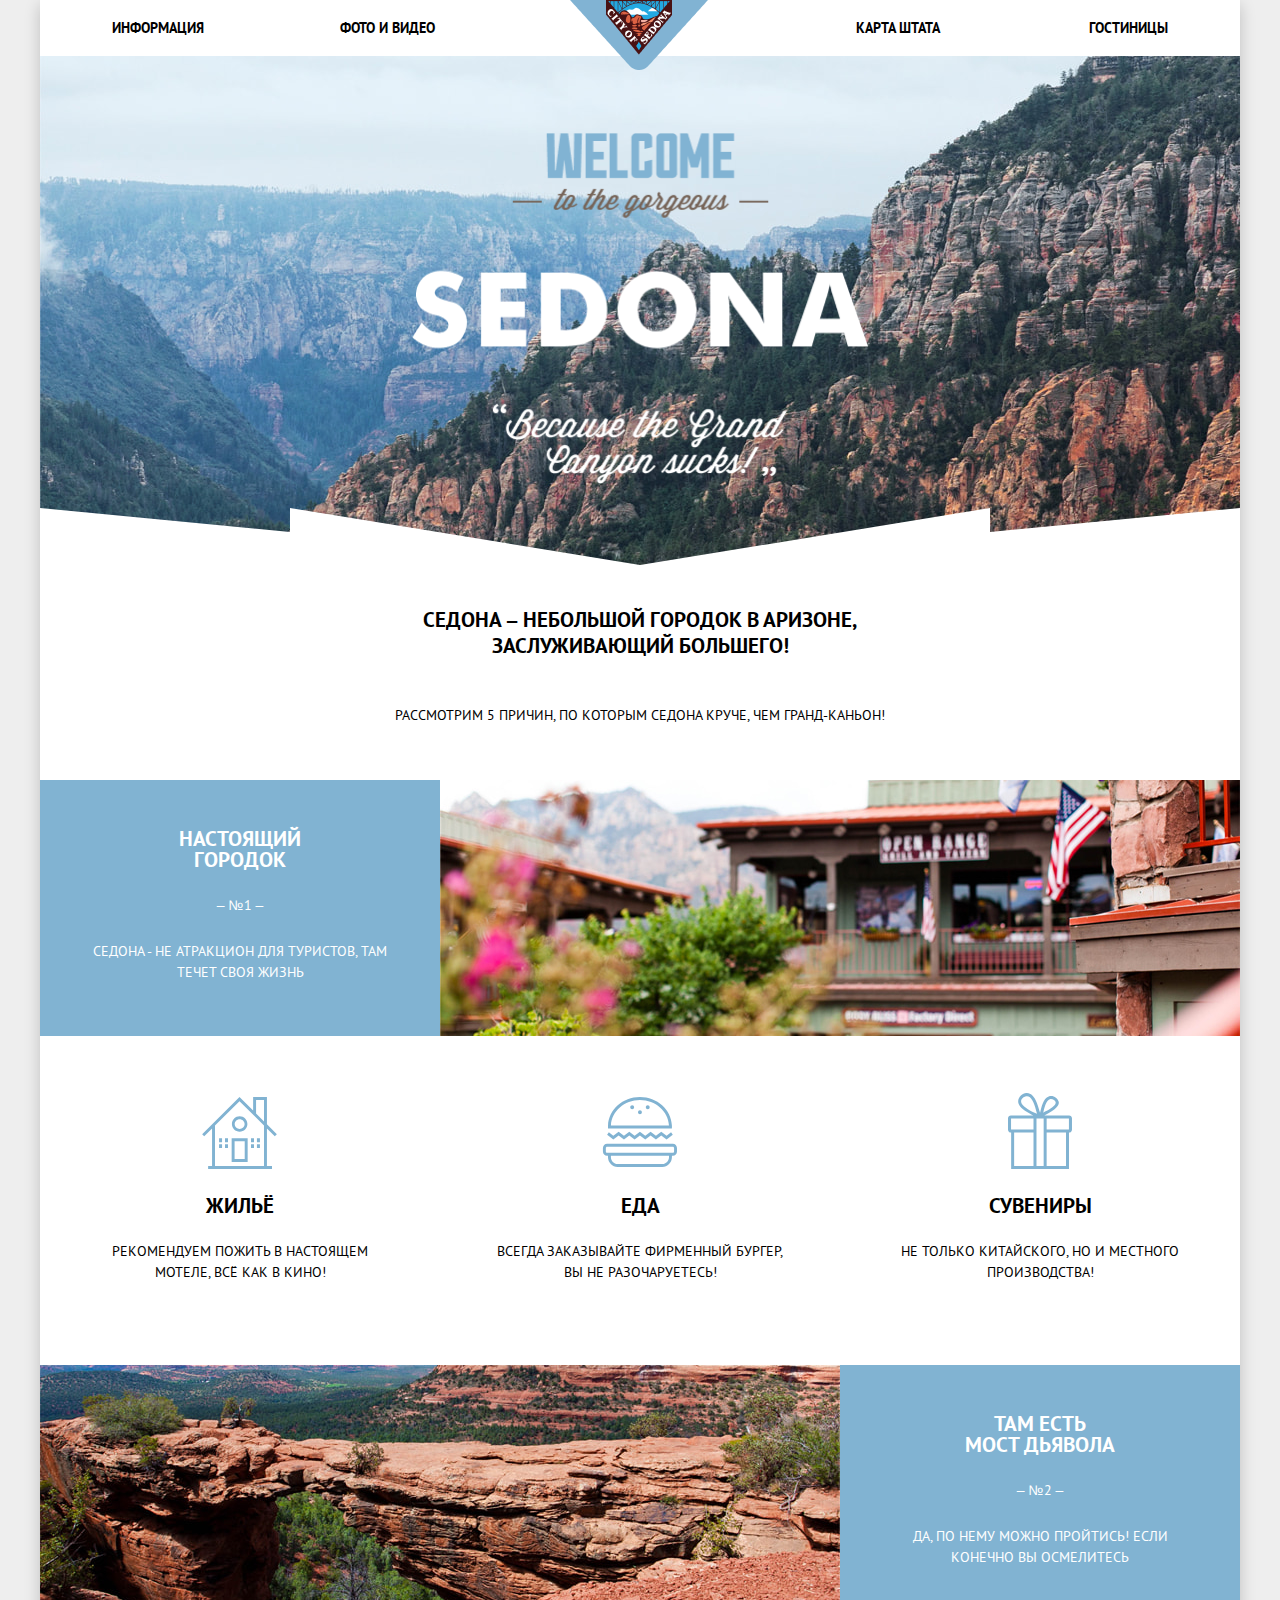
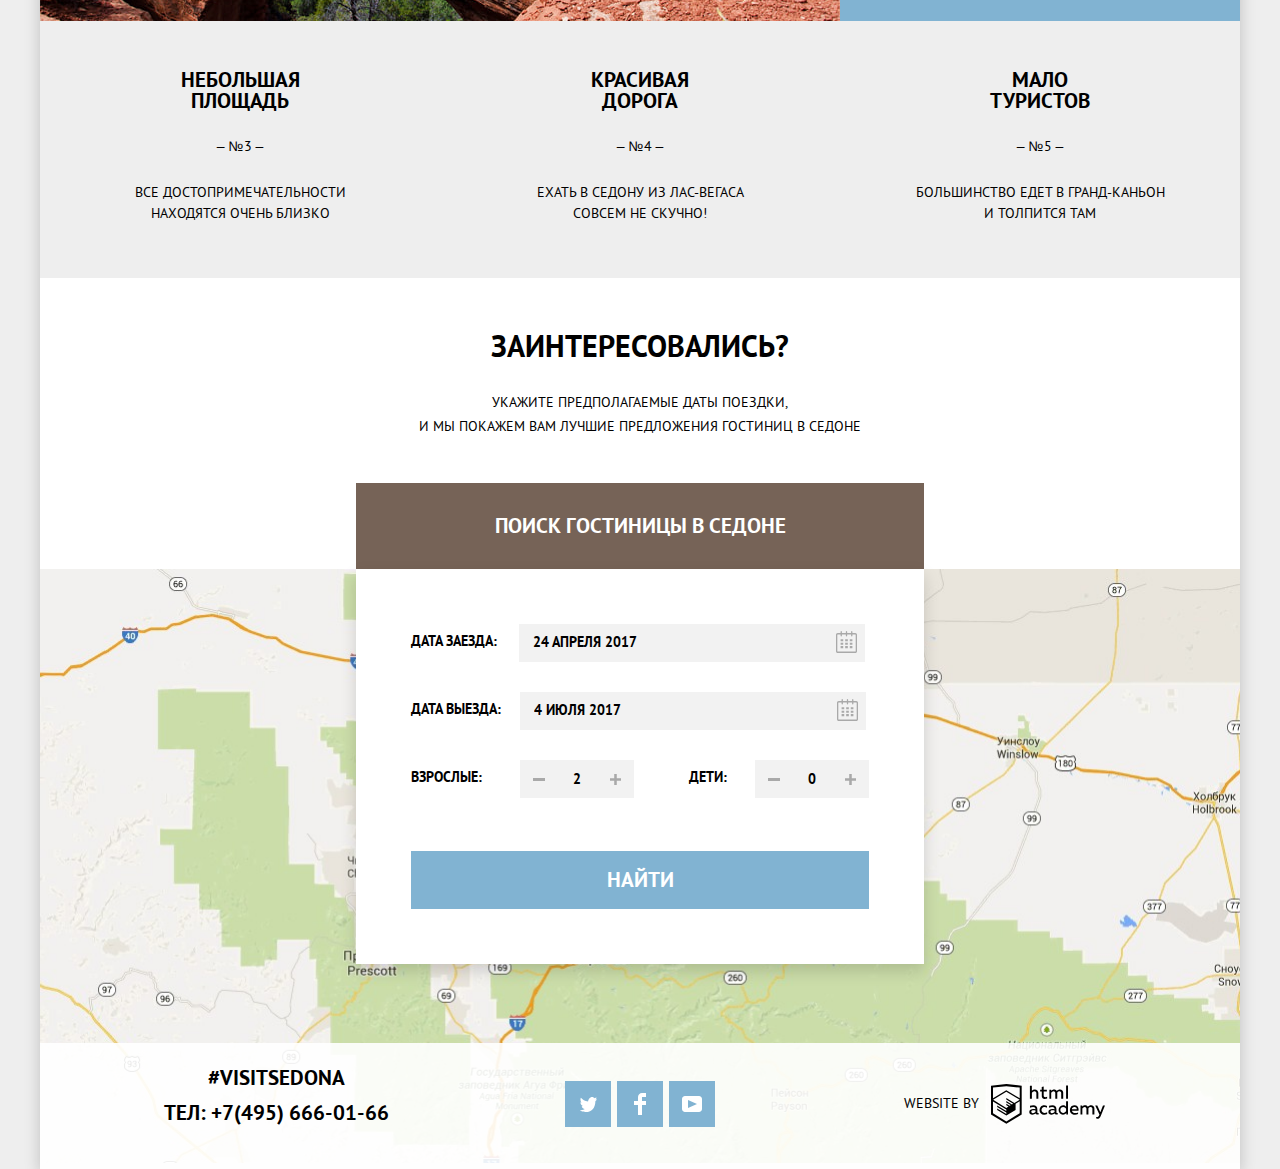
==== index.html @ 8909d061 "Исправила название класса" ====
<!DOCTYPE html>
<html lang="ru">
  <head>
    <meta charset="utf-8">
    <title>HTML Academy: Седона</title>
    <link rel="stylesheet" href="css/normalize.css">
    <link rel="stylesheet" href="css/style.css">
  </head>

  <body class="page-body">
    <div class="main-content">
      <header class="main-header">
        <nav class="main-navigation">
          <a class="main-header-logo">
            <img src="img/logo.png" width="138" height="70" alt="Логотип города Седона">
          </a>
          <ul class="site-navigation">
            <li class="site-navigation-item"><a href="" class="site-navigation-link">Информация</a></li>
            <li class="site-navigation-item"><a href="" class="site-navigation-link">Фото и видео</a></li>
            <li class="site-navigation-item"><a href="" class="site-navigation-link site-navigation-link-right">Карта штата</a></li>
            <li class="site-navigation-item"><a href="hotels.html" class="site-navigation-link site-navigation-link-right">Гостиницы</a></li>
          </ul>
        </nav>
      </header>

      <main>
        <figure class="logo">
          <img src="img/welcome.png" class="logo-picture" width="457" height="351" alt="Добро пожаловать в Седону">
        </figure>

        <section class="base-section">
          <h1 class="base-title">Седона &ndash; небольшой городок в Аризоне,<br> заслуживающий большего!</h1>
          <p class="base-text">Рассмотрим 5 причин, по которым Седона круче, чем Гранд-Каньон!</p>
          <ul class="features-list features-list-grid">
            <li class="grid-feature">
              <div class="blue-block">
                <h2 class="features-title">Настоящий<br> городок</h2>
                <p class="base-text">&ndash; №1 &ndash;</p>
                <p class="base-text">Седона - не атракцион для туристов, там течет своя жизнь</p>
              </div>
              <figure class="feature-photo-1">
                <img src="img/real-town.jpg" width="800" height="256" alt="Фото города Седоны">
              </figure>
              <ul class="features-list features-list-grid-2">
                <li class="features-item">
                  <h3 class="features-title features-item-house">Жильё</h3>
                  <p class="base-text">Рекомендуем пожить в настоящем мотеле, всё как в кино!</p>
                </li>
                <li class="features-item features-item-burger">
                  <h3 class="features-title">Еда</h3>
                  <p class="base-text">Всегда заказывайте фирменный бургер, вы не разочаруетесь!</p>
                </li>
                <li class="features-item features-item-present">
                  <h3 class="features-title">Сувениры</h3>
                  <p class="base-text">Не только китайского, но и местного производства!</p>
                </li>
              </ul>
            </li>
            <li class="grid-feature">
              <div class="blue-block grid-feature-element-blue-block">
                <h2 class="features-title">Там есть<br> мост дьявола</h2>
                <p class="base-text">&ndash; №2 &ndash;</p>
                <p class="base-text">Да, по нему можно пройтись! Если конечно вы осмелитесь</p>
              </div>
              <figure class="feature-photo-2">
                <img src="img/bridge.jpg" width="800" height="256" alt="Фото Моста дьявола">
              </figure>
            </li>
            <li class="gray-block">
              <h2 class="features-title">Небольшая<br> площадь</h2>
              <p class="base-text">&ndash; №3 &ndash;</p>
              <p class="base-text">Все достопримечательности находятся очень близко</p>
            </li>
            <li class="gray-block">
              <h2 class="features-title">Красивая<br> дорога</h2>
              <p class="base-text">&ndash; №4 &ndash;</p>
              <p class="base-text">Ехать в Седону из Лас-Вегаса совсем не скучно!</p>
            </li>
            <li class="gray-block">
              <h2 class="features-title">Мало<br> туристов</h2>
              <p class="base-text">&ndash; №5 &ndash;</p>
              <p class="base-text">Большинство едет в Гранд-Каньон и толпится там</p>
            </li>
          </ul>
        </section>

        <section class="base-section">
          <h4 class="booking-section-title">Заинтересовались?</h4>
          <p class="base-text base-text-booking-section">Укажите предполагаемые даты поездки,<br> и мы покажем вам лучшие предложения гостиниц в Седоне</p>
          <p class="button-search-hotel"><a href="search-hotel.html" class="link-search-hotel">Поиск гостиницы в Седоне</a></p>

          <section class="popup">
            <h2 class="visually-hidden">Форма для поиска гостиницы</h2>
            <form class="visit-form" action="https://echo.htmlacademy.ru" method="post">
              <p class="visit-item visit-item-1">
                <label for="arrival-date" class="arrival-date">Дата заезда:</label>
                <input id="arrival-date" type="text" name="date" value="24 апреля 2017">
                <button class="calendar-button visit-icons" type="button">
                  <svg width="21" height="23" viewBox="0 0 21 23" xmlns="http://www.w3.org/2000/svg">
                    <path fill-rule="evenodd" clip-rule="evenodd" d="M16.406 3.02498H19.251C20.217 3.02498 21 3.84698 21 4.86198V21.164C21 22.179 20.217 23 19.251 23H1.75C0.784 23 0 22.179 0 21.164V4.86198C0 3.84698 0.784 3.02498 1.75 3.02498H4.593V1.64798C4.593 1.26698 4.887 0.958984 5.25 0.958984C5.612 0.958984 5.906 1.26698 5.906 1.64798V3.02498H9.844V1.64798C9.844 1.26698 10.138 0.958984 10.501 0.958984C10.862 0.958984 11.156 1.26698 11.156 1.64798V3.02498H15.094V1.64798C15.094 1.26698 15.387 0.958984 15.75 0.958984C16.112 0.958984 16.406 1.26698 16.406 1.64798V3.02498ZM19.5646 21.484C19.6466 21.3979 19.691 21.2828 19.688 21.164H19.689V4.86198C19.689 4.60898 19.493 4.40298 19.252 4.40298H16.407V5.78098C16.407 6.16198 16.113 6.46998 15.751 6.46998C15.388 6.46998 15.095 6.16198 15.095 5.78098V4.40298H11.157V5.78098C11.157 6.16198 10.863 6.46998 10.502 6.46998C10.139 6.46998 9.845 6.16198 9.845 5.78098V4.40298H5.907V5.78098C5.907 6.16198 5.613 6.46998 5.251 6.46998C4.888 6.46998 4.594 6.16198 4.594 5.78098V4.40298H1.75C1.50263 4.40953 1.30696 4.61458 1.312 4.86198V21.164C1.30696 21.4114 1.50263 21.6164 1.75 21.623H19.251C19.3698 21.6201 19.4826 21.5701 19.5646 21.484Z"/>
                    <path fill-rule="evenodd" clip-rule="evenodd" d="M4.59399 9.2251H7.21899V11.2911H4.59399V9.2251ZM4.59399 12.6681H7.21899V14.7351H4.59399V12.6681ZM7.21899 16.1121H4.59399V18.1781H7.21899V16.1121ZM9.18799 16.1121H11.813V18.1781H9.18799V16.1121ZM11.813 12.6681H9.18799V14.7351H11.813V12.6681ZM9.18799 9.2251H11.813V11.2911H9.18799V9.2251ZM16.406 16.1121H13.781V18.1781H16.406V16.1121ZM13.781 12.6681H16.406V14.7351H13.781V12.6681ZM16.406 9.2251H13.781V11.2911H16.406V9.2251Z"/>
                  </svg>
                  <span class="visually-hidden">Календарь</span>
                </button>
              </p>
              <p class="visit-item visit-item-1">
                  <label for="departure-date" class="departure-date">Дата выезда:</label>
                  <input id="departure-date" type="text" name="date" value="4 июля 2017">
                  <button class="calendar-button visit-icons" type="button">
                      <svg width="21" height="23" viewBox="0 0 21 23" xmlns="http://www.w3.org/2000/svg">
                        <path fill-rule="evenodd" clip-rule="evenodd" d="M16.406 3.02498H19.251C20.217 3.02498 21 3.84698 21 4.86198V21.164C21 22.179 20.217 23 19.251 23H1.75C0.784 23 0 22.179 0 21.164V4.86198C0 3.84698 0.784 3.02498 1.75 3.02498H4.593V1.64798C4.593 1.26698 4.887 0.958984 5.25 0.958984C5.612 0.958984 5.906 1.26698 5.906 1.64798V3.02498H9.844V1.64798C9.844 1.26698 10.138 0.958984 10.501 0.958984C10.862 0.958984 11.156 1.26698 11.156 1.64798V3.02498H15.094V1.64798C15.094 1.26698 15.387 0.958984 15.75 0.958984C16.112 0.958984 16.406 1.26698 16.406 1.64798V3.02498ZM19.5646 21.484C19.6466 21.3979 19.691 21.2828 19.688 21.164H19.689V4.86198C19.689 4.60898 19.493 4.40298 19.252 4.40298H16.407V5.78098C16.407 6.16198 16.113 6.46998 15.751 6.46998C15.388 6.46998 15.095 6.16198 15.095 5.78098V4.40298H11.157V5.78098C11.157 6.16198 10.863 6.46998 10.502 6.46998C10.139 6.46998 9.845 6.16198 9.845 5.78098V4.40298H5.907V5.78098C5.907 6.16198 5.613 6.46998 5.251 6.46998C4.888 6.46998 4.594 6.16198 4.594 5.78098V4.40298H1.75C1.50263 4.40953 1.30696 4.61458 1.312 4.86198V21.164C1.30696 21.4114 1.50263 21.6164 1.75 21.623H19.251C19.3698 21.6201 19.4826 21.5701 19.5646 21.484Z"/>
                        <path fill-rule="evenodd" clip-rule="evenodd" d="M4.59399 9.2251H7.21899V11.2911H4.59399V9.2251ZM4.59399 12.6681H7.21899V14.7351H4.59399V12.6681ZM7.21899 16.1121H4.59399V18.1781H7.21899V16.1121ZM9.18799 16.1121H11.813V18.1781H9.18799V16.1121ZM11.813 12.6681H9.18799V14.7351H11.813V12.6681ZM9.18799 9.2251H11.813V11.2911H9.18799V9.2251ZM16.406 16.1121H13.781V18.1781H16.406V16.1121ZM13.781 12.6681H16.406V14.7351H13.781V12.6681ZM16.406 9.2251H13.781V11.2911H16.406V9.2251Z"/>
                      </svg>
                    <span class="visually-hidden">Календарь</span>
                  </button>
              </p>
              <div class="visit-form-number-of-people">
                <p class="visit-item visit-item-2">
                  <label for="adults" class="adults">Взрослые:</label>
                  <button class="reduce-button visit-icons" type="button">
                    <svg class="visit-icon-minus" width="12" height="3" viewBox="0 0 12 3" xmlns="http://www.w3.org/2000/svg">
                      <rect width="12" height="3"/>
                    </svg>
                    <span class="visually-hidden">Уменьшить количество</span>
                  </button>
                  <input id="adults" type="number" name="number" value="2">
                  <button class="increase-button visit-icons" type="button">
                    <svg class="visit-icon-plus" width="11" height="11" viewBox="0 0 11 11" xmlns="http://www.w3.org/2000/svg">
                      <path fill-rule="evenodd" clip-rule="evenodd" d="M4.23086 6.76932V11H6.76932V6.76932H11V4.23086H6.76932V0H4.23085V4.23086H0V6.76932H4.23086Z"/>
                    </svg>
                    <span class="visually-hidden">Увеличить количество</span>
                  </button>
                </p>
                <p class="visit-item visit-item-2">
                  <label for="children" class="children">Дети:</label>
                  <button class="reduce-button visit-icons" type="button">
                    <svg class="visit-icon-minus" width="12" height="3" viewBox="0 0 12 3" xmlns="http://www.w3.org/2000/svg">
                      <rect width="12" height="3"/>
                    </svg>
                    <span class="visually-hidden">Уменьшить количество</span>
                  </button>
                  <input id="children" type="number" name="number" value="0">
                  <button class="increase-button visit-icons" type="button">
                    <svg class="visit-icon-plus" width="11" height="11" viewBox="0 0 11 11" xmlns="http://www.w3.org/2000/svg">
                      <path fill-rule="evenodd" clip-rule="evenodd" d="M4.23086 6.76932V11H6.76932V6.76932H11V4.23086H6.76932V0H4.23085V4.23086H0V6.76932H4.23086Z"/>
                    </svg>
                    <span class="visually-hidden">Увеличить количество</span>
                  </button>
                </p>
              </div>
              <button class="button" type="submit">Найти</button>
            </form>
          </section>

          <div class="map">
            <a href="">
              <img src="img/map.jpg" width="1200" height="594" alt="Карта">
            </a>
        </div>
        </section>
      </main>

      <footer class="main-footer footer-main-page">
        <div class="footer-content">
          <section class="footer-contacts">
            <h2 class="visually-hidden">Контакты</h2>
            <p class="contact-link">
              <span>#visitsedona</span>
              <a href="tel:+74956660166" class="tel-link">ТЕЛ: +7(495) 666-01-66</a>
            </p>
          </section>

          <section class="footer-social">
            <h2 class="visually-hidden">Соцсети</h2>
            <ul>
              <li>
                <a href="" class="social-button">
                  <span class="visually-hidden">Наш а страница в Твиттер</span>
                  <svg class="social-icon" width="17" height="17" viewBox="0 0 17 17" xmlns="http://www.w3.org/2000/svg">
                  <path d="M10.95 1.14403C12.635 0.648028 13.934 1.41403 14.527 2.32303C15.2 2.09203 15.858 1.84203 16.538 1.61503C16.5249 2.30139 16.2117 2.94755 15.681 3.38303C16.366 3.55303 16.985 2.89203 16.985 2.89203C16.816 3.89203 15.979 4.68003 15.422 4.91603C15.191 11.666 12.247 16.133 5.34498 15.998H4.89898C4.48898 15.998 0.734977 15.538 0.000976562 14.111C2.27198 14.307 3.89398 13.689 4.69398 12.934C3.73398 12.634 2.01498 12.457 1.71498 9.98403C2.06398 10.09 2.27898 10.212 2.90498 10.103C1.70498 9.24703 0.373977 8.53003 0.447977 6.33003C0.732977 6.65803 1.51498 6.86603 1.78798 6.80203C1.08498 6.56103 -0.182023 3.44203 0.893977 1.85003C2.71198 3.70403 4.62898 5.45603 8.04598 5.62303C8.25398 3.33003 9.18298 1.79303 10.95 1.14403Z"/>
                  </svg>
                </a>
              </li>
              <li>
                <a href="" class="social-button">
                  <span class="visually-hidden">Наша группа в Фейсбук</span>
                  <svg  class="social-icon" width="12" height="22" viewBox="0 0 12 22" xmlns="http://www.w3.org/2000/svg">
                  <path d="M12 4V0H8C5.79086 0 4 1.79086 4 4V8H0V12H4V22H8V12H12V8H8V4H12Z"/>
                  </svg>
                </a>
              </li>
              <li>
                <a href="" class="social-button">
                  <span class="visually-hidden">Наш кана на YouTube</span>
                  <svg  class="social-icon" width="20" height="16" viewBox="0 0 20 16" xmlns="http://www.w3.org/2000/svg">
                  <path fill-rule="evenodd" clip-rule="evenodd" d="M3 0H17C18.65 0 20 1.35 20 3V13C20 14.65 18.65 16 17 16H3C1.35 16 0 14.65 0 13V3C0 1.35 1.35 0 3 0ZM6.027 4.002V11.998L15.014 8L6.027 4.002Z"/>
                  </svg>
                </a>
              </li>
            </ul>
          </section>
          <p class="footer-link">
            <a href="https://htmlacademy.ru/intensive/htmlcss">
              <span class="footer-link-academy">Website by</span>
              <svg class="icon-academy footer-link-academy-logo" width="114" height="40" viewBox="0 0 114 40" xmlns="http://www.w3.org/2000/svg">
                <path fill-rule="evenodd" clip-rule="evenodd" d="M15.5197 0.057373H15.3509L0 1.71895V30.4945L15.3509 39.8382L30.7018 30.4945V1.71895L15.5197 0.057373ZM77.0183 1.62185H75.0876V14.7311H77.0183V1.62185ZM40.8619 1.63264V6.76843C41.6131 5.9864 42.6386 5.5436 43.7105 5.53843C44.6823 5.47908 45.6329 5.84495 46.3253 6.54479C47.0177 7.24462 47.3866 8.21244 47.3399 9.20685V14.7634H45.367V9.46579C45.4231 8.94897 45.2754 8.43059 44.9566 8.02553C44.6377 7.62047 44.174 7.36218 43.6683 7.3079H43.3518C42.3456 7.36979 41.4321 7.9295 40.9041 8.80764V14.7634H38.8995V1.63264H40.8619ZM77.0183 30.4837H75.2775V29.0595C74.4828 30.1353 73.23 30.7538 71.9119 30.7211C69.4751 30.5528 67.5825 28.4822 67.5825 25.9845C67.5825 23.4867 69.4751 21.4162 71.9119 21.2479C73.1195 21.2052 74.2818 21.7203 75.0771 22.6505V17.3205H77.0183V30.4837ZM47.0656 29.0595C47.263 29.0515 47.4583 29.0152 47.6459 28.9516V30.3866C47.2482 30.5404 46.826 30.6172 46.4009 30.6132C45.6482 30.6769 44.9394 30.2429 44.639 29.5342C43.7036 30.31 42.5302 30.7227 41.3261 30.6995C39.733 30.6995 38.256 29.804 38.256 27.9482C38.256 25.65 40.3661 24.9379 42.1702 24.9379C42.9402 24.9505 43.707 25.0408 44.4596 25.2076V24.884C44.4596 23.805 43.6578 22.9742 42.1491 22.9742C41.0585 22.9764 39.9804 23.2116 38.9839 23.6647V21.8305C40.0678 21.451 41.204 21.2506 42.3495 21.2371C44.8394 21.2371 46.3693 22.4455 46.3693 25.1753V28.4121C46.3546 28.5668 46.401 28.721 46.4981 28.8406C46.5951 28.9601 46.7349 29.035 46.8862 29.0487H47.0656V29.0595ZM40.2711 27.8403C40.298 28.229 40.4761 28.5905 40.7655 28.844C41.055 29.0974 41.4317 29.2217 41.8115 29.189H41.9275C42.8819 29.1906 43.7973 28.8022 44.4702 28.11V26.5779C43.842 26.4414 43.2026 26.3655 42.5605 26.3513C41.5055 26.3513 40.2817 26.7074 40.2817 27.8403H40.2711ZM56.0229 21.9384C55.1962 21.4632 54.2596 21.2246 53.3115 21.2479H52.9422C51.7332 21.2873 50.5891 21.8166 49.7619 22.7192C48.9347 23.6218 48.4923 24.8236 48.5321 26.06V26.5024C48.6957 29.0004 50.805 30.8921 53.2482 30.7318C54.2519 30.7555 55.2477 30.5452 56.1601 30.1168V28.2718C55.3769 28.7215 54.4945 28.9591 53.5963 28.9624C52.5199 29.0288 51.4963 28.4793 50.9385 27.5356C50.3806 26.5918 50.3806 25.4095 50.9385 24.4658C51.4963 23.522 52.5199 22.9725 53.5963 23.039C54.461 23.0357 55.3066 23.2989 56.0229 23.7942V21.9384ZM66.1514 29.0595C66.3488 29.0515 66.5441 29.0152 66.7317 28.9516V30.3866C66.334 30.5404 65.9118 30.6172 65.4867 30.6132C64.734 30.6769 64.0252 30.2429 63.7248 29.5342C62.7894 30.31 61.616 30.7227 60.4119 30.6995C58.8188 30.6995 57.3417 29.804 57.3417 27.9482C57.3417 25.65 59.4518 24.9379 61.256 24.9379C62.0259 24.9505 62.7928 25.0408 63.5454 25.2076V24.884C63.5454 23.805 62.7436 22.9742 61.2349 22.9742C60.1443 22.9764 59.0662 23.2116 58.0697 23.6647V21.8305C59.1536 21.451 60.2897 21.2506 61.4353 21.2371C63.9252 21.2371 65.455 22.4455 65.455 25.1753V28.4121C65.4404 28.5668 65.4868 28.721 65.5838 28.8406C65.6809 28.9601 65.8207 29.035 65.972 29.0487H66.1514V29.0595ZM59.855 28.8481C59.5632 28.5943 59.3837 28.2311 59.3569 27.8403H59.378C59.378 26.7074 60.5385 26.3513 61.6569 26.3513C62.299 26.3655 62.9383 26.4414 63.5665 26.5779V28.11C62.8937 28.8022 61.9782 29.1906 61.0239 29.189H60.9078C60.5263 29.2247 60.1469 29.1019 59.855 28.8481ZM69.3271 25.9305C69.3271 24.2859 70.6308 22.9526 72.239 22.9526L72.2601 23.0066C73.4742 23.0066 74.5742 23.7382 75.0665 24.8732V27.0311C74.5856 28.1871 73.4673 28.9296 72.239 28.9084C70.6308 28.9084 69.3271 27.5752 69.3271 25.9305ZM83.3486 21.2479C86.8408 21.2479 88.0541 24.1395 87.4844 26.7397H80.922C81.1436 28.3582 82.6839 29.0163 84.2876 29.0163C85.2509 29.0196 86.2027 28.8021 87.0729 28.3797V30.1061C86.0736 30.5421 84.9939 30.7519 83.9078 30.7211C81.2385 30.7211 78.8963 29.189 78.8963 25.9521C78.8362 24.7502 79.2482 23.5736 80.0408 22.6841C80.8334 21.7945 81.9408 21.2658 83.1165 21.2155H83.3486V21.2479ZM80.8693 25.1753C80.9704 23.8237 82.1216 22.8104 83.4436 22.9095H83.4858C84.1064 22.8531 84.7196 23.08 85.1612 23.5295C85.6028 23.979 85.8275 24.6051 85.7752 25.24H80.8693V25.1753ZM89.489 30.4621V21.4961H91.2298V22.575C91.9777 21.7197 93.041 21.2229 94.1628 21.2047C95.2951 21.1328 96.3712 21.7163 96.9482 22.7153C97.7407 21.8335 98.8477 21.3161 100.018 21.2803C100.952 21.2327 101.859 21.6011 102.507 22.2901C103.154 22.9792 103.478 23.9213 103.394 24.8732V30.4837H101.39V24.9271C101.437 24.4734 101.306 24.0191 101.024 23.6647C100.743 23.3104 100.336 23.0852 99.8917 23.039H99.6174C98.7512 23.0941 97.9525 23.536 97.4335 24.2474V30.4837H95.4289V24.9271C95.4728 24.47 95.3357 24.0139 95.0481 23.6611C94.7606 23.3082 94.3467 23.088 93.8991 23.0497H93.6881C92.7466 23.1344 91.8915 23.6449 91.3564 24.4416V30.5161H89.5312L89.489 30.4621ZM113.977 21.4745H111.972L109.324 28.2718L106.306 21.4853H104.196L108.417 30.5484L108.237 31.0016C107.72 32.3611 107.003 33.0516 106.053 33.0516C105.75 33.0548 105.447 33.0112 105.156 32.9221V34.6161C105.536 34.7125 105.926 34.7632 106.317 34.7671C107.646 34.7671 108.902 34.0226 109.851 31.6813L113.977 21.4745ZM52.689 5.78658V2.54974L50.7266 3.01369V5.73264H49.144V7.49132H50.7899V11.9905C50.7231 12.817 51.0244 13.6301 51.61 14.2038C52.1955 14.7775 53.0028 15.0505 53.8073 14.9468C54.5996 14.9535 55.3875 14.8259 56.139 14.5692V12.8429C55.5727 13.0781 54.9672 13.199 54.356 13.199C53.2165 13.199 52.689 12.8105 52.689 11.6237V7.5129H55.8541V5.78658H52.689ZM58.3862 14.7526V5.75421H60.1376V6.83316C60.8811 5.97655 61.9403 5.476 63.0601 5.45211C64.1624 5.38099 65.2146 5.93142 65.8032 6.88711C66.5958 6.00534 67.7028 5.48794 68.8734 5.45211C69.8138 5.41462 70.7233 5.79859 71.364 6.50353C72.0046 7.20846 72.3126 8.16418 72.2073 9.12053V14.7418H70.2028V9.18527C70.2499 8.73151 70.1184 8.27721 69.8373 7.92287C69.5561 7.56853 69.1485 7.34334 68.7046 7.29711H68.4619C67.5957 7.35228 66.797 7.7942 66.278 8.50553V14.7418H64.2734V9.18527C64.3206 8.73151 64.1891 8.27721 63.9079 7.92287C63.6268 7.56853 63.2191 7.34334 62.7752 7.29711H62.5326C61.5911 7.38181 60.736 7.89229 60.2009 8.68895V14.7634H58.3862V14.7526ZM28.6972 29.3033L28.7078 29.2968L28.6972 29.3184V29.3033ZM28.6972 17.3205V29.3033L15.3509 37.4321L2.00459 29.3184V17.5147L15.2876 25.6068V27.0311L6.18257 21.5284V22.9418L15.3404 28.5632V30.0629L6.19312 24.4955V25.9521L15.3509 31.5734L24.5826 25.9197V19.8129L28.6972 17.3205ZM28.7078 15.7776L25.0362 17.9355L23.3482 19.0145L15.3087 14.0837V15.4971L22.156 19.7266L22.0083 19.8237L20.9532 20.4063L15.2876 16.9537V18.3995L19.761 21.1184L18.706 21.8413L15.3298 19.7913V21.2047L17.5454 22.5426L15.2982 23.9021L2.11009 15.864L15.3087 7.72869L28.7078 15.7776ZM15.2876 6.27211L28.7078 14.3534V3.56395L15.3615 2.12895L2.01514 3.56395V14.3534L15.2876 6.27211Z"/>
              </svg>
            </a>
          </p>
        </div>
      </footer>
    </div>

    <script src="js/pop-up.js"></script>

  </body>
</html>
---- css/style.css ----
@font-face {
  font-family: 'PT Sans';
  src: url('../fonts/ptsans.woff2') format('woff2'),
       url('../fonts/ptsans.woff') format('woff');
  font-weight: 400;
  font-style: normal;
}
@font-face {
  font-family: 'PT Sans Bold';
  src: url('../fonts/ptsansbold.woff2') format('woff2'),
       url('../fonts/ptsansbold.woff') format('woff');
  font-weight: 700;
  font-style: normal;
}

:root {
  --font-base: 'PT Sans', 'Arial', sans-serif;
  --font-bold: 'PT Sans Bold', 'Arial', sans-serif;

  --basic-black: #000000;
  --basic-white: #ffffff;

  --basic-blue: #81B3D2;
  --deep-blue: #669EC0;
  --dust-blue: #5496BD;

  --basic-gray: #EEEEEE;
  --words-gray: #666666;
  --icon-gray: #A9A9A9;
  --triangle-gray: #CACACA;
  --muddy-gray: #766357;
  --muddy-gray-hover: #604E43;
  --muddy-gray-active: #503E33;
  --light-gray: #F2F2F2;
  --line-light-gray: #E5E5E5;
  --gray-for-input: #EBEBEB;
  --toggle-gray: #ABABAB;
  --locked-gray:#6A6A6A;

}

body {
  margin: 0;
  padding: 0;
  min-width: 1200px;
  font-family: var(--font-base);
  font-size: 14px;
  line-height: 21px;
  color: var(--basic-black);
  text-transform: uppercase;
}

a {
  text-decoration: none;
}

img {
  max-width: 100%;
}

.page-body {
  background-color: var(--basic-gray);
}

.main-content {
  display: grid;
  grid-template-rows: min-content 1fr min-content;
  width: 1200px;
  margin: 0 auto;
  box-shadow: 0px 5px 15px rgba(0, 1, 1, 0.2);
  background-color: var(--basic-white);
}

.main-header {
  position: relative;
}

.main-header-logo {
  position: absolute;
  z-index: 2;
  width: 138px;
  height: 70px;
  left: 50%;
  margin-left: -70px;
}

.site-navigation {
  list-style: none;
  display: flex;
  margin: 0;
  padding-top: 15px;
  padding-bottom: 15px;
  padding-left: 72px;
  padding-right: 72px;
}

.site-navigation-item {
  flex-basis: 264px;
}

.site-navigation-item:first-child {
  text-align: left;
}

.site-navigation-item:nth-child(2) {
  text-align: left;
  margin-right: 72px;
}

.site-navigation-item:nth-child(3) {
  text-align: right;
  margin-left: 72px;
}

.site-navigation-item:last-child {
  text-align: right;
}

.site-navigation-link {
  color: var(--basic-black);
  font-family: var(--font-bold);
  font-size: 14px;
  line-height: 26px;
  text-align: left;
}

.site-navigation-link:hover {
  color: var(--basic-blue);
}

.site-navigation-link:active {
  opacity: 0.3;
  color: var(--basic-black);
}

.site-navigation-link-current {
  color: var(--muddy-gray);
}

.logo {
  position: relative;
  z-index: 1;
  text-align: center;
  min-height: 509px;
  background-color: var(--dust-blue);
  background-image: url("../img/white-peaks.svg"),
                    url("../img/background-photo.jpg");
  background-repeat: no-repeat;
  background-position: bottom, center;
  background-size: auto, cover;
  margin: 0;
}

.logo-picture {
  padding-top: 77px;
  padding-bottom: 75px;
}

.features-list {
  list-style: none;
  margin: 0;
  padding: 0;
}

.features-list-grid {
  display: grid;
  grid-template-columns: 1fr 1fr 1fr;
  margin-top: 54px;
}

.features-list-grid-2 {
  display: grid;
  grid-template-columns: 1fr 1fr 1fr;
  grid-column: 1 / 4;
}

.blue-block {
  background-color: var(--basic-blue);
  color: var(--basic-white);
  padding-top: 48px;
  padding-bottom: 48px;
  padding-left: 40px;
  padding-right: 40px;
}

.gray-block {
  background-color: var(--basic-gray);
  padding-top: 48px;
  padding-bottom: 54px;
  padding-left: 70px;
  padding-right: 70px;
}

.grid-feature {
  display: grid;
  grid-template-columns: 1fr 1fr 1fr;
  grid-column: 1 / 4;
  grid-template-rows: 256px;
}

.grid-feature-element-blue-block {
  grid-column: 3 / 4;
}

.feature-photo-1 {
  grid-column: 2 / 4;
  margin: auto;
}

.feature-photo-2 {
  margin: auto;
  grid-column: 1 / 3;
  grid-row: 1 / 2;
}

.base-section {
  text-align: center;
  position: relative;
}

.base-text {
  font-size: 14px;
  line-height: 21px;
  margin: 0px;
  margin-top: 25px;
}

.base-title {
  font-family: var(--font-bold);
  font-size: 21px;
  line-height: 26px;
  margin: 0;
  padding: 0;
  margin-top: 42px;
  margin-bottom: 46px;
}

.features-title {
  font-family: var(--font-bold);
  font-size: 21px;
  line-height: 21px;
  margin: 0;
  padding: 0;
}

.features-item {
  padding-top: 61px;
  padding-bottom: 82px;
  padding-left: 50px;
  padding-right: 50px;
}

.features-item-present {
  padding-top: 56px;
}

.features-item-house::before {
  content: "";
  display: block;
  background-image: url("../img/icon-house.svg");
  background-repeat: no-repeat;
  margin: auto;
  margin-bottom: 26px;
  width: 76px;
  height: 72px;
}

.features-item-burger::before {
  content: "";
  display: block;
  background-image: url("../img/icon-burger.svg");
  background-repeat: no-repeat;
  margin: auto;
  margin-bottom: 26px;
  width: 76px;
  height: 72px;
}

.features-item-present::before {
  content: "";
  display: block;
  background-image: url("../img/icon-present.svg");
  background-repeat: no-repeat;
  margin: auto;
  margin-bottom: 25px;
  width: 64px;
  height: 78px;
}

.booking-section-title {
  font-family: var(--font-bold);
  font-size: 30px;
  line-height: 24px;
  margin-top: 56px;
  margin-bottom: 32px;
}

.base-text-booking-section {
  line-height: 24px;
}

.button-search-hotel {
  margin: 0;
  padding: 0;
  margin-top: 45px;
  padding-top: 30px;
  margin-left: 316px;
  padding-bottom: 30px;
  width: 568px;
  background-color: var(--muddy-gray);
  border: none;
}

.link-search-hotel {
  font-family: var(--font-bold);
  font-size: 21px;
  line-height: 26px;
  text-transform: uppercase;
  color: var(--basic-white);
  padding-top: 30px;
  padding-bottom: 30px;
}


.button-search-hotel:hover {
  background-color: var(--muddy-gray-hover);
  cursor: pointer;
}

.button-search-hotel:active {
  background-color: var(--muddy-gray-active);
}

.link-search-hotel:active {
  opacity: 0.3;
}

.popup {
  position: absolute;
  width: 568px;
  right: 316px;
  background: var(--basic-white);
  box-shadow: 0px 7px 15px rgba(0, 1, 1, 0.15);
}

.popup .button {
  display: block;
  width: 100%;
  margin-top: 23px;
  padding-top: 16px;
  padding-bottom: 16px;
  color: var(--basic-white);
  background-color: var(--basic-blue);
  border: none;
  font-family: var(--font-bold);
  font-size: 21px;
  line-height: 26px;
  text-transform: uppercase;
}

.popup .button:hover {
  background-color: var(--deep-blue);
  cursor: pointer;
}

.popup .button:active {
  background-color: var(--dust-blue);
  color: rgba(255, 255, 255, 0.3);
}

.modal-show {
  display: block;
}

.visit-form {
  padding: 55px;
}

.visit-form-number-of-people {
  display: flex;
  justify-content: space-between;
}

.visit-item {
  margin: 0;
  margin-bottom: 30px;
  font-family: var(--font-bold);
  font-size: 14px;
  line-height: 26px;
  text-transform: uppercase;
  color: var(--basic-black);
}

.visit-item input {
  vertical-align: middle;
  text-transform: uppercase;
  background-color: var(--light-gray);
  border: none;
  box-sizing: border-box;
  font: inherit;
}

.visit-item-1 {
  display: flex;
}

.visit-item-1 input {
  width: 308px;
  padding-top: 4px;
  padding-bottom: 6px;
  padding-left: 14px;
}

.visit-item-1 input:focus {
  background-color: var(--basic-white);
  border: 2px solid var(--light-gray);
  outline: 0;
  padding-top: 2px;
  padding-bottom: 4px;
  padding-left: 12px;
  padding-right: 38px;
  vertical-align: middle;
}

.visit-item-1 input:hover {
  background-color: var(--gray-for-input);
  padding-top: 2px;
  padding-bottom: 4px;
  padding-left: 14px;
  border: none;
}

.visit-item-2 {
  display: flex;
}

.visit-item-2 input {
  text-align: center;
  width: 38px;
}

.arrival-date {
  padding-right: 22px;
  padding-top: 4px;
  padding-bottom: 6px;
}

.departure-date {
  padding-right: 19px;
  padding-top: 4px;
  padding-bottom: 6px;
}

.adults {
  padding-right: 38px;
  padding-top: 4px;
  padding-bottom: 6px;
}

.children {
  padding-right: 28px;
  padding-top: 4px;
  padding-bottom: 6px;
}

.calendar-button {
  width: 38px;
  height: 38px;
  background-color: var(--light-gray);
  padding: 0;
  border: none;
  cursor: pointer;
}

.visit-icon-minus {
  padding-left: 12px;
  padding-right: 12px;
  padding-top: 18px;
  padding-bottom: 18px;
}

.visit-icon-plus {
  padding-left: 12px;
  padding-right: 12px;
  padding-top: 14px;
  padding-bottom: 14px;
}

.visit-icons {
  fill: var(--icon-gray);
}

.visit-icons:hover svg {
  fill: var(--basic-black);
}

.visit-icons:active svg {
  fill: var(--basic-blue);
}

.reduce-button {
  width: 38px;
  height: 38px;
  padding: 0;
  background-color: var(--light-gray);
  border: none;
  cursor: pointer;
}

.increase-button {
  width: 38px;
  height: 38px;
  padding: 0;
  background-color: var(--light-gray);
  border: none;
  cursor: pointer;
}

.map {
  min-height: 594px;
  background-color: var(--basic-gray);
}

.visit-item-2 input, .price input::-webkit-inner-spin-button,
.visit-item-2 input, .price input::-webkit-outer-spin-button {
  -webkit-appearance: none;
  margin: 0;
}

.visit-item-2 input, .price input {
  -moz-appearance: textfield;
}

.visit-item-2 input::-webkit-inner-spin-button,
.visit-item-2 input::-webkit-outer-spin-button {
  -webkit-appearance: none;
  margin: 0;
}

.visit-item-2 input, .price input {
  -moz-appearance: textfield;
}

.filter {
  display: grid;
  grid-template-columns: 300px 300px 1fr;
  color: var(--basic-white);
  background-image: url("../img/background-filter-hotels.jpg");
  background-color: var(--dust-blue);
  background-position: center;
  background-repeat: no-repeat;
  background-size: cover;
}

.filter fieldset {
  border: none;
  padding: 0;
  margin: 0;
}

.filter-buildings {
  padding-left: 72px;
  padding-top: 22px;
}

.filter-houses {
  padding-left: 26px;
  padding-top: 22px;
}

.filter-price {
  margin-left: auto;
  padding-right: 70px;
  padding-top: 22px;
  padding-bottom: 32px;
}

.filter legend {
  font-family: var(--font-bold);
  font-size: 16px;
  line-height: 26px;
  margin-bottom: 10px;
}

.filter ul {
  list-style: none;
  font-size: 14px;
  line-height: 47px;
  margin: auto;
}

.filter-option label {
  position: relative;
  cursor: pointer;
  user-select: none;
  padding-top: 2px;
}

.filter-checkbox + label::before {
  content: "";
  position: absolute;
  left: -40px;
  top: 0;
  width: 19px;
  height: 19px;
  border: 2px solid var(--basic-white);
  border-radius: 3px;
  cursor: pointer;
}

.filter-checkbox:checked + label::before {
  content: "";
  position: absolute;
  display: none;
  left: -40px;
  top: 0;
  width: 20px;
  height: 20px;
  cursor: pointer;
}

.filter-checkbox:checked + label::after {
  content: "";
  position: absolute;
  left: -40px;
  top: 0px;
  width: 26px;
  height: 26px;
  background-image: url("../img/checkbox-on.svg");
  background-repeat: no-repeat;
}

.filter-checkbox:disabled + label::before {
  content: "";
  position: absolute;
  border: 2px solid var(--locked-gray);
  border-radius: 3px;
  left: -40px;
  top: 0;
  width: 20px;
  height: 20px;
  cursor: pointer;
}

.filter-checkbox:disabled + input::before {
  content: "";
  position: absolute;
  display: none;
  left: -40px;
  top: 0;
  width: 20px;
  height: 20px;
  cursor: pointer;
}

.filter-checkbox:checked:disabled + label::after {
  content: "";
  position: absolute;
  left: -40px;
  top: 0;
  width: 26px;
  height: 26px;
  background-image: url("../img/checkbox-on-disabled.svg");
  background-repeat: no-repeat;
}

.range-filter {
  margin-bottom: 32px;
}

.scale {
  height: 2px;
  background-color: rgba(255, 255, 255, 0.3);
}

.controler {
  position: relative;
}

.price-control {
  display: flex;
  width: 316px;
  margin-bottom: 20px;
  position: relative;
  border: 2px solid var(--basic-white);
  border-radius: 2px;
}

.min-start {
  margin-left: auto;
}

.max-start {
  margin-left: auto;
}

.price input {
  background-color: transparent;
  width: 80px;
  height: 30px;
  color: var(--basic-white);
  text-align: left;
  border: none;
}

.price input:active, :focus {
  outline: none;
}

.price input[type=number]::-webkit-inner-spin-button,
.price input[type=number]::-webkit-outer-spin-button {
  -webkit-appearance: none;
  margin: 0;
}

.price-start input {
  width: 56px;
}

.line::after {
  content: "";
  position: absolute;
  width: 2px;
  height: 22px;
  background-color: var(--basic-white);
  top: 5px;
  right: 158px;
}

.controler .scale-bar {
  width: 80%;
  height: 2px;
  background-color: var(--basic-white);
}

.controler .toggle {
  position: absolute;
  top: -9px;
  width: 4px;
  height: 4px;
  padding: 0;
  border: 8px solid var(--basic-white);
  background-color: var(--toggle-gray);
  border-radius: 50%;
  box-shadow: 0 2px 0 0 rgba(171, 171, 171, 0.3);
  cursor: pointer;
}

.controler .toggle:hover {
  width: 5px;
  height: 5px;
}

.controler .toggle-min {
  left: 0px;
}

.controler .toggle-max {
  left: 250px;
}

.button-show {
  display: block;
  margin-left: 86px;
  border: 2px solid;
  border-radius: 2px;
  border-color: var(--basic-white);
  width: 137px;
  height: 36px;
  text-transform: uppercase;
  color: var(--basic-white);
  font-size: 14px;
  line-height: 21px;
  background-color: rgba(255, 255, 255, 0);
}

.button-show:hover {
  background-color: var(--basic-white);
  border: 2px solid;
  border-color: var(--basic-white);
  color: var(--basic-black);
  cursor: pointer;
}

.button-show:hover {
}

.base-title-search {
  font-family: var(--font-bold);
  font-size: 21px;
  line-height: 26px;
  margin: 0;
}

.filter-results {
  display: flex;
  flex-direction: row;
  padding-left: 72px;
  padding-right: 72px;
  padding-top: 29px;
  padding-bottom: 32px;
  align-items: baseline;
  background-color: var(--basic-white);
  border-bottom: 1px solid var(--line-light-gray);
}

.sorting-text {
  font-size: 12px;
  line-height: 18px;
  margin: 0;
  margin-left: 48px;
  align-self: center;
}

.button-sorting {
  background-color: transparent;
  text-transform: uppercase;
  border: none;
  border-bottom: 1px dotted;
  border-color: var(--basic-blue);
  padding: 0;
  margin-left: 30px;
}

.button-sorting-current {
  color: var(--basic-blue);
  border: none;
  margin-left: 36px;
}

.button-sorting-inactive {
  opacity: 0.3;
}

.button-sorting:hover {
  color: var(--basic-blue);
  cursor: pointer;
}

.button-sorting:active {
  color: var(--basic-black);
  opacity: 1;
  border: none;
}

.sorting-buttons-group {
  margin: 0;
  margin-left: auto;
}

.sorting-button {
  border: none;
  background-color: var(--basic-white);
  padding: 2px;
}

.sorting-buttons-triangle {
  width: 12px;
  height: 12px;
  border: none;
  cursor: pointer;
}

.sorting-buttons-2 {
  transform: rotate(-180deg);
}

.sorting-buttons-triangle svg {
  fill: var(--triangle-gray);
}

.sorting-buttons-triangle:hover svg {
  fill: var(--basic-black);
}

.sorting-buttons-triangle:active svg{
  fill: var(--basic-blue);
}

.sorting-buttons-triangle-curent svg{
  fill: var(--basic-blue);
}

.hotels-list {
  list-style: none;
  padding: 0;
  margin: 0;
}

.search-results {
  background-color: var(--basic-white);
}

.hotel-item {
  display: flex;
  flex-direction: row;
}

.hotel-item-image{
  margin-top: 6px;
  flex-shrink: 0;
}

.hotel-item-element {
  margin-left: 30px;
  flex-grow: 2;
}

.hotels-list .hotel-item {
  margin: 0;
  padding-left: 72px;
  padding-right: 72px;
  padding-top: 24px;
  padding-bottom: 24px;
  border-bottom: 1px solid var(--line-light-gray);
}

.base-title-hotel {
  font-family: var(--font-bold);
  margin: auto;
  line-height: 26px;
  color: var(--basic-black);
}

.base-title-hotel:hover {
  color: var(--basic-blue);
}

.base-title-hotel:active {
  color: var(--basic-black);
  opacity: 0.3;
}

.base-text-hotel {
  display: inline-block;
  vertical-align: top;
  margin-top: 6px;
  margin-right: 6px;
  margin-bottom: 16px;
  width: 108px;
}

.rating {
  color: var(--words-gray);
  background-color: var(--light-gray);
  margin-left: auto;
  margin-top: 70px;
}

.rating-star {
  position: relative;
  flex-shrink: 0;
}

.rating-star-1::before {
  content: "";
  position: absolute;
  width: 88px;
  height: 18px;
  background-image: url("../img/star.svg");
  background-repeat: space;
  right: 0;
  top: 5px;
}

.rating-star-2::before {
  content: "";
  position: absolute;
  width: 64px;
  height: 18px;
  background-image: url("../img/star.svg");
  background-repeat: space;
  right: 0;
  top: 5px;
}

.rating-star-3::before {
  content: "";
  position: absolute;
  width: 42px;
  height: 18px;
  background-image: url("../img/star.svg");
  background-repeat: space;
  right: 0;
  top: 5px;
}

.hotel-button {
  display: flex;
  margin: auto;
}

.button-box {
  font-size: 14px;
  padding-top: 3px;
  padding-bottom: 3px;
  padding-left: 16px;
  padding-right: 16px;
  text-align: center;
  text-transform: uppercase;
  border: none;
}

.details {
  font-family: var(--font-bold);
  color: var(--basic-white);
  background-color: var(--basic-blue);
  margin-right: 6px;
}

.details:hover {
  background-color: var(--deep-blue);
}

.details:active {
  background-color: var(--dust-blue);
  color: rgba(255, 255, 255, 0.3);
}

.button-reserve {
  font-family: var(--font-bold);
  color: var(--basic-white);
  background-color: var(--muddy-gray);
}

.button-reserve:hover {
  background-color: var(--muddy-gray-hover);
  cursor: pointer;
}

.button-reserve:active {
  background-color: var(--muddy-gray-active);
  color: rgba(255, 255, 255, 0.3);
}

.main-footer {
  position: relative;
  color: var(--basic-black);
  background-color: rgba(255,255,255, 0.9);
  font-size: 14px;
  line-height: 26px;
  margin: 0;
  padding: 0;
}

.footer-content {
  display: grid;
  grid-template-columns: 1fr 1fr 1fr;
}

.footer-main-page {
  margin-top: -126px;
}

.contact-link {
  display: flex;
  flex-direction: column;
}

.footer-contacts p {
  font-family: var(--font-bold);
  text-align: center;
  font-size: 21px;
  margin: 0;
  padding-top: 22px;
  padding-bottom: 36px;
  padding-left: 72px;
}

.footer-contacts a {
  text-decoration: none;
  color: var(--basic-black);
}

.tel-link {
  margin-top: 9px;
}

.footer-social {
  align-self: center;
  text-decoration: none;
}

.footer-link {
  margin: 0;
  padding-top: 41px;
  padding-bottom: 41px;
  padding-left: 64px;
}

.footer-social a {
  text-decoration: none;
  color: var(--basic-black);
}

.footer-social ul {
  display: flex;
  flex-wrap: wrap;
  justify-content: space-between;
  width: 150px;
  margin: 0 auto;
  padding: 0;
  list-style: none;
}

.footer-link-academy {
  font-size: 14px;
  line-height: 26px;
  margin-right: 8px;
  color: var(--basic-black);
}

.footer-link-academy-logo {
  vertical-align: middle;
}

.icon-academy:hover {
  fill: var(--basic-blue);
}

.icon-academy:active {
  fill: var(--basic-black);
  opacity: 0.3;
}

.social-button {
  display: flex;
  align-items: center;
  justify-content: center;
  width: 46px;
  height: 46px;
  background-color: var(--basic-blue);
}

.social-icon {
  fill: var(--basic-white);
}

.social-button:hover {
  background-color: var(--deep-blue);
}

.social-button:active {
  background-color: var(--dust-blue);
}

.social-icon:active {
  opacity: 0.3;
}

.visually-hidden {
  position: absolute;
  width: 1px;
  height: 1px;
  margin: -1px;
  border: 0;
  padding: 0;
  clip: rect(0 0 0 0);
  overflow: hidden;
}
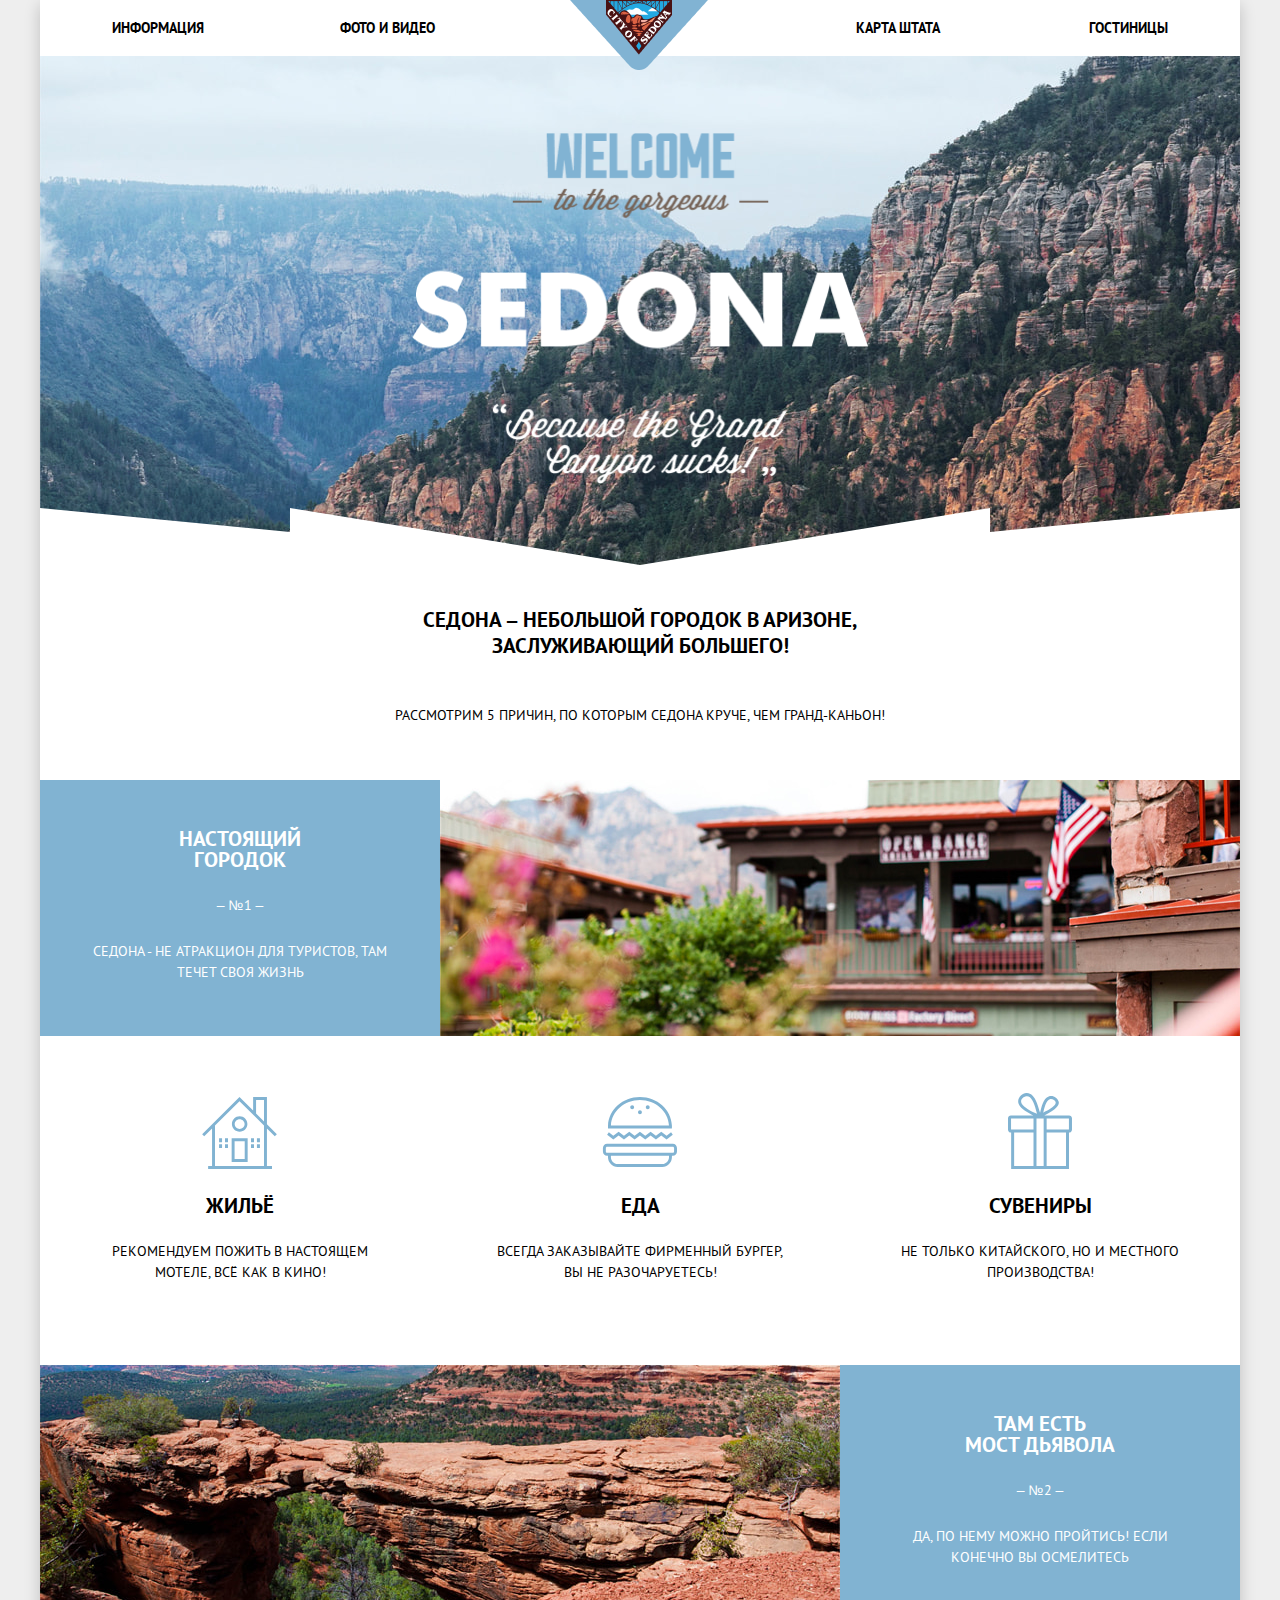
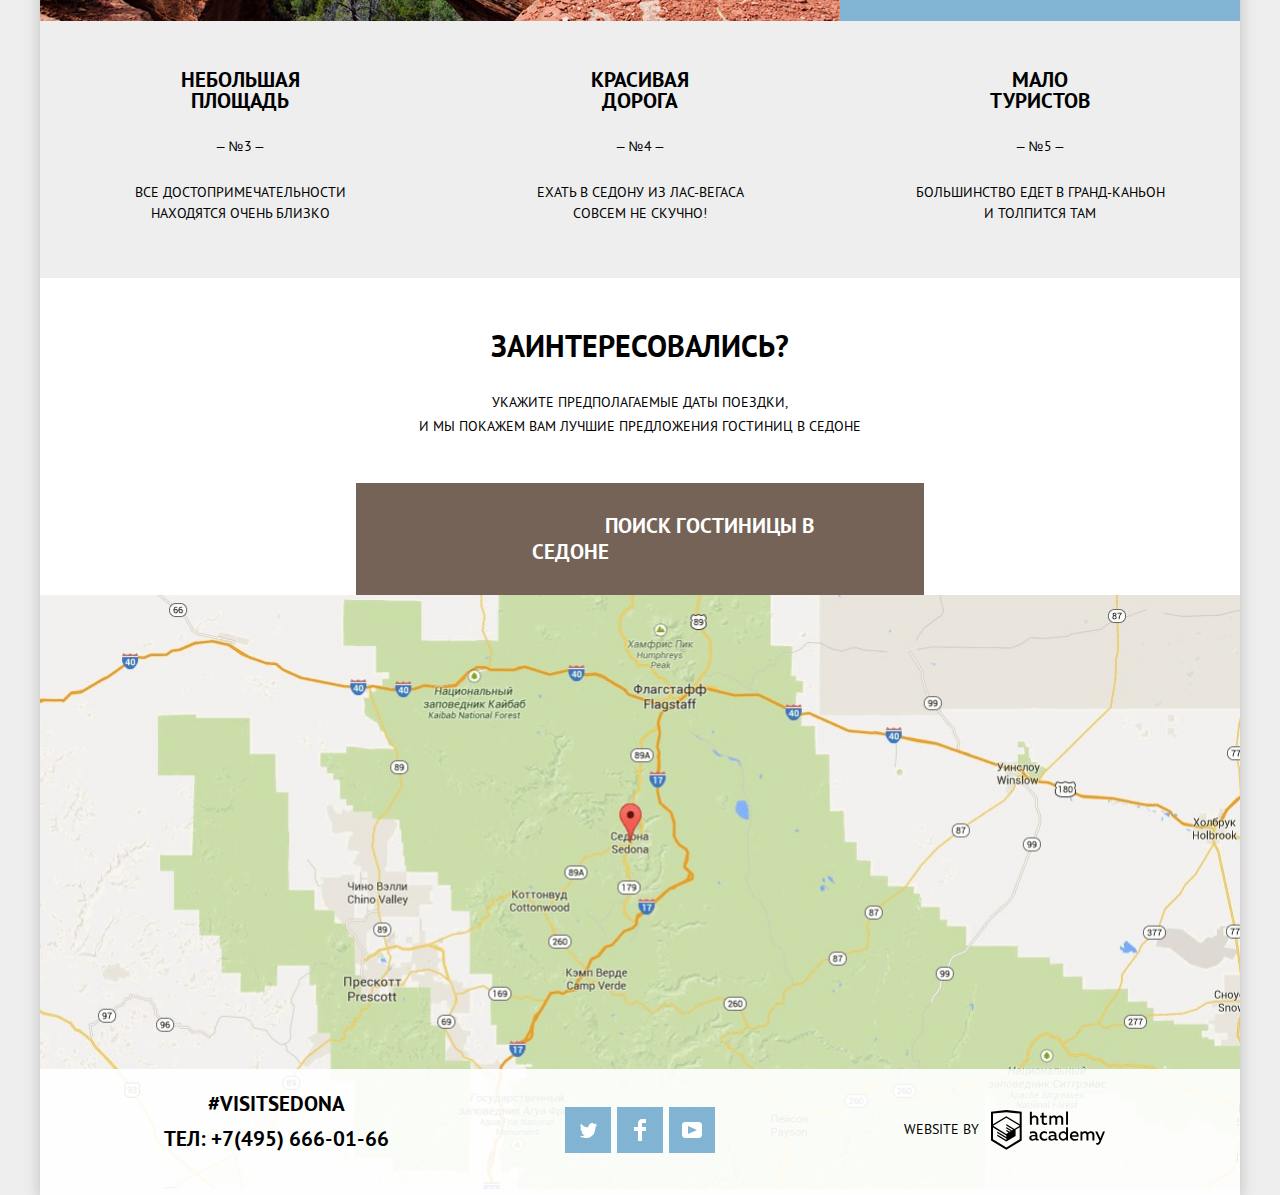
==== commit 7e0fa352: "Добавила открытие/закрытие модального окна" ====
--- a/index.html
+++ b/index.html
@@ -89,7 +89,7 @@
           <p class="base-text base-text-booking-section">Укажите предполагаемые даты поездки,<br> и мы покажем вам лучшие предложения гостиниц в Седоне</p>
           <p class="button-search-hotel"><a href="search-hotel.html" class="link-search-hotel">Поиск гостиницы в Седоне</a></p>
 
-          <section class="popup">
+          <section class="popup modal">
             <h2 class="visually-hidden">Форма для поиска гостиницы</h2>
             <form class="visit-form" action="https://echo.htmlacademy.ru" method="post">
               <p class="visit-item visit-item-1">
@@ -211,7 +211,7 @@
       </footer>
     </div>
 
-    <script src="js/pop-up.js"></script>
+    <script src="js/popup.js"></script>
 
   </body>
 </html>
--- a/css/style.css
+++ b/css/style.css
@@ -319,6 +319,8 @@
   color: var(--basic-white);
   padding-top: 30px;
   padding-bottom: 30px;
+  padding-left: 139px;
+  padding-right: 140px;
 }
 
 
@@ -366,6 +368,9 @@
 .popup .button:active {
   background-color: var(--dust-blue);
   color: rgba(255, 255, 255, 0.3);
+}
+.modal {
+  display: none;
 }
 
 .modal-show {
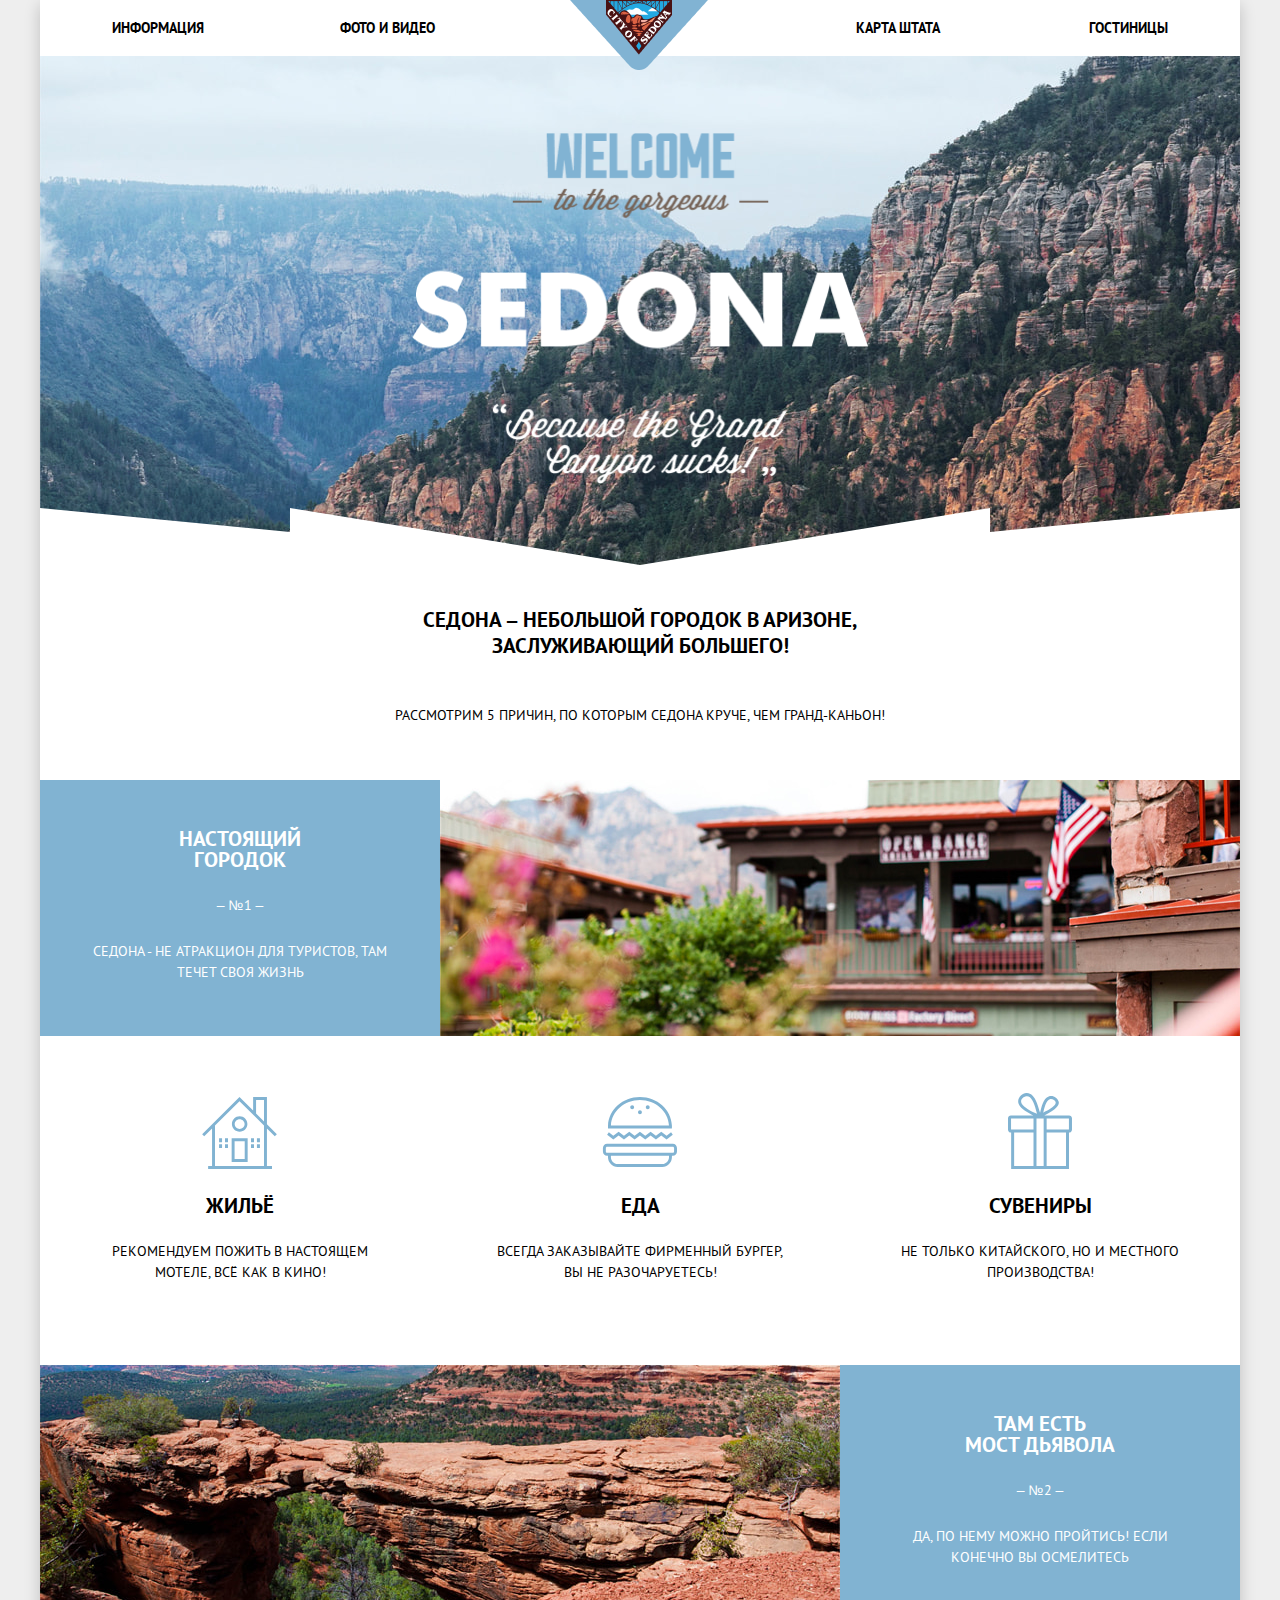
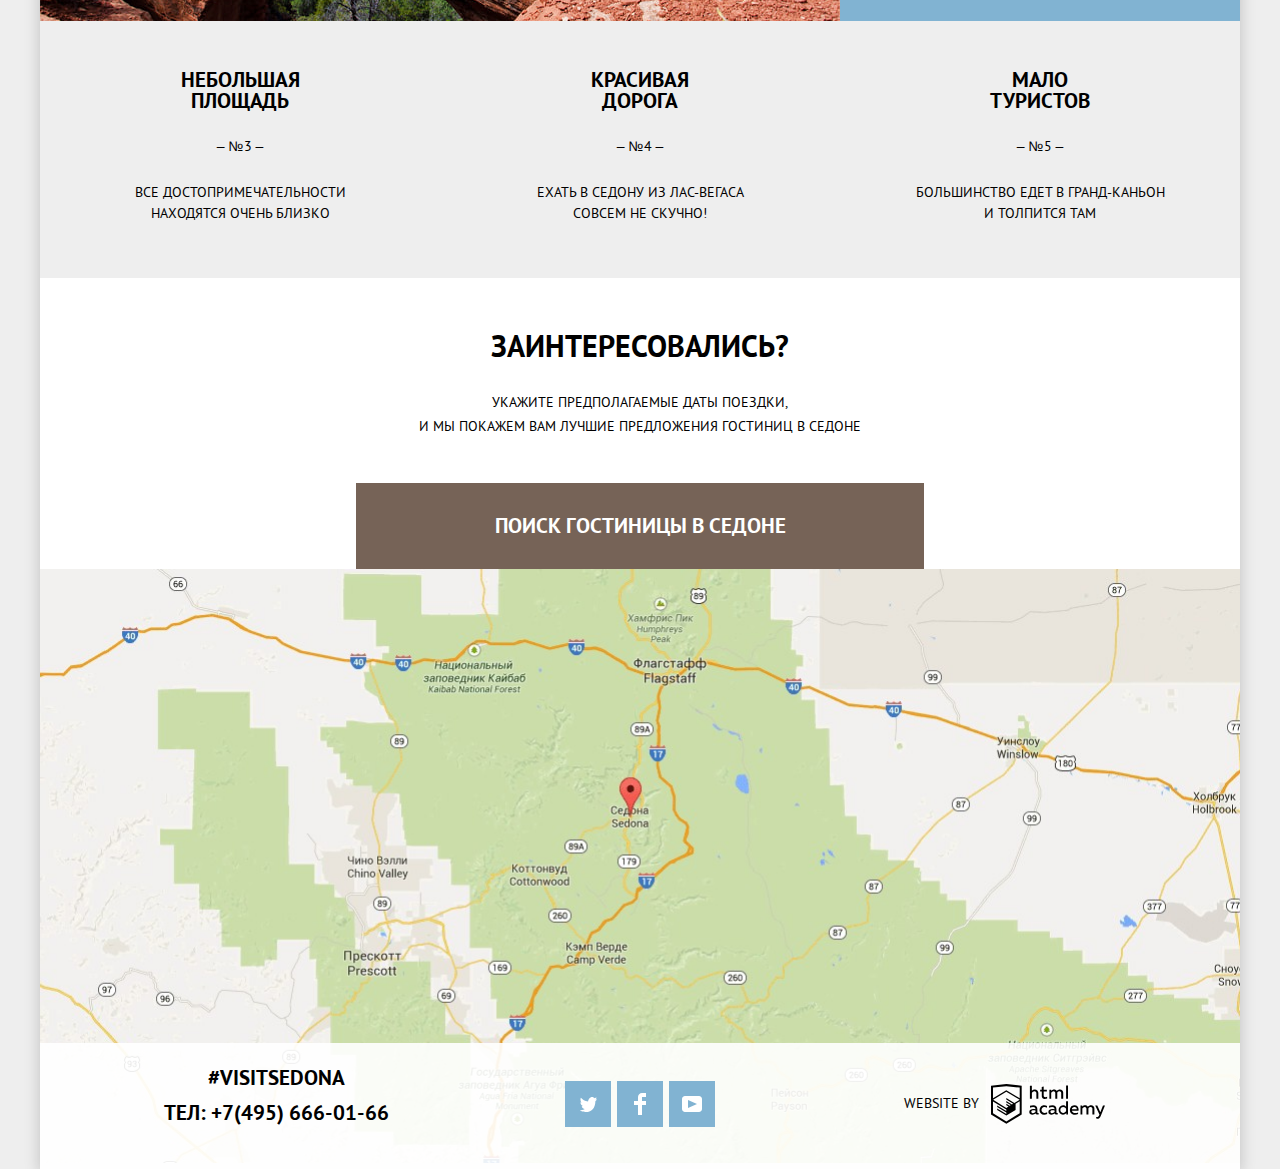
==== commit a54dd050: "Добавила анимацию и обязательное заполнение полей" ====
--- a/index.html
+++ b/index.html
@@ -94,7 +94,7 @@
             <form class="visit-form" action="https://echo.htmlacademy.ru" method="post">
               <p class="visit-item visit-item-1">
                 <label for="arrival-date" class="arrival-date">Дата заезда:</label>
-                <input id="arrival-date" type="text" name="date" value="24 апреля 2017">
+                <input id="arrival-date" type="text" name="date" value="24 апреля 2017" class="arrival" required>
                 <button class="calendar-button visit-icons" type="button">
                   <svg width="21" height="23" viewBox="0 0 21 23" xmlns="http://www.w3.org/2000/svg">
                     <path fill-rule="evenodd" clip-rule="evenodd" d="M16.406 3.02498H19.251C20.217 3.02498 21 3.84698 21 4.86198V21.164C21 22.179 20.217 23 19.251 23H1.75C0.784 23 0 22.179 0 21.164V4.86198C0 3.84698 0.784 3.02498 1.75 3.02498H4.593V1.64798C4.593 1.26698 4.887 0.958984 5.25 0.958984C5.612 0.958984 5.906 1.26698 5.906 1.64798V3.02498H9.844V1.64798C9.844 1.26698 10.138 0.958984 10.501 0.958984C10.862 0.958984 11.156 1.26698 11.156 1.64798V3.02498H15.094V1.64798C15.094 1.26698 15.387 0.958984 15.75 0.958984C16.112 0.958984 16.406 1.26698 16.406 1.64798V3.02498ZM19.5646 21.484C19.6466 21.3979 19.691 21.2828 19.688 21.164H19.689V4.86198C19.689 4.60898 19.493 4.40298 19.252 4.40298H16.407V5.78098C16.407 6.16198 16.113 6.46998 15.751 6.46998C15.388 6.46998 15.095 6.16198 15.095 5.78098V4.40298H11.157V5.78098C11.157 6.16198 10.863 6.46998 10.502 6.46998C10.139 6.46998 9.845 6.16198 9.845 5.78098V4.40298H5.907V5.78098C5.907 6.16198 5.613 6.46998 5.251 6.46998C4.888 6.46998 4.594 6.16198 4.594 5.78098V4.40298H1.75C1.50263 4.40953 1.30696 4.61458 1.312 4.86198V21.164C1.30696 21.4114 1.50263 21.6164 1.75 21.623H19.251C19.3698 21.6201 19.4826 21.5701 19.5646 21.484Z"/>
@@ -105,7 +105,7 @@
               </p>
               <p class="visit-item visit-item-1">
                   <label for="departure-date" class="departure-date">Дата выезда:</label>
-                  <input id="departure-date" type="text" name="date" value="4 июля 2017">
+                  <input id="departure-date" type="text" name="date" value="4 июля 2017" class="departure" required>
                   <button class="calendar-button visit-icons" type="button">
                       <svg width="21" height="23" viewBox="0 0 21 23" xmlns="http://www.w3.org/2000/svg">
                         <path fill-rule="evenodd" clip-rule="evenodd" d="M16.406 3.02498H19.251C20.217 3.02498 21 3.84698 21 4.86198V21.164C21 22.179 20.217 23 19.251 23H1.75C0.784 23 0 22.179 0 21.164V4.86198C0 3.84698 0.784 3.02498 1.75 3.02498H4.593V1.64798C4.593 1.26698 4.887 0.958984 5.25 0.958984C5.612 0.958984 5.906 1.26698 5.906 1.64798V3.02498H9.844V1.64798C9.844 1.26698 10.138 0.958984 10.501 0.958984C10.862 0.958984 11.156 1.26698 11.156 1.64798V3.02498H15.094V1.64798C15.094 1.26698 15.387 0.958984 15.75 0.958984C16.112 0.958984 16.406 1.26698 16.406 1.64798V3.02498ZM19.5646 21.484C19.6466 21.3979 19.691 21.2828 19.688 21.164H19.689V4.86198C19.689 4.60898 19.493 4.40298 19.252 4.40298H16.407V5.78098C16.407 6.16198 16.113 6.46998 15.751 6.46998C15.388 6.46998 15.095 6.16198 15.095 5.78098V4.40298H11.157V5.78098C11.157 6.16198 10.863 6.46998 10.502 6.46998C10.139 6.46998 9.845 6.16198 9.845 5.78098V4.40298H5.907V5.78098C5.907 6.16198 5.613 6.46998 5.251 6.46998C4.888 6.46998 4.594 6.16198 4.594 5.78098V4.40298H1.75C1.50263 4.40953 1.30696 4.61458 1.312 4.86198V21.164C1.30696 21.4114 1.50263 21.6164 1.75 21.623H19.251C19.3698 21.6201 19.4826 21.5701 19.5646 21.484Z"/>
--- a/css/style.css
+++ b/css/style.css
@@ -319,8 +319,8 @@
   color: var(--basic-white);
   padding-top: 30px;
   padding-bottom: 30px;
-  padding-left: 139px;
-  padding-right: 140px;
+  padding-left: 124px;
+  padding-right: 124px;
 }
 
 
@@ -373,8 +373,27 @@
   display: none;
 }
 
+@keyframes bounce {
+  0% { transform: translateY(-87px); }
+  100% { transform: translateY(0px); }
+
+}
+
 .modal-show {
   display: block;
+  animation-name: bounce;
+  animation-duration: 0.6s;
+}
+
+@keyframes shake {
+  0%, 100% { transform: translateX(0); }
+  10%, 30%, 50%, 70%, 90% { transform: translateX(-10px); }
+  20%, 40%, 60%, 80% { transform: translateX(10px); }
+}
+
+.modal-error{
+  animation-name: shake;
+  animation-duration: 0.6s;
 }
 
 .visit-form {
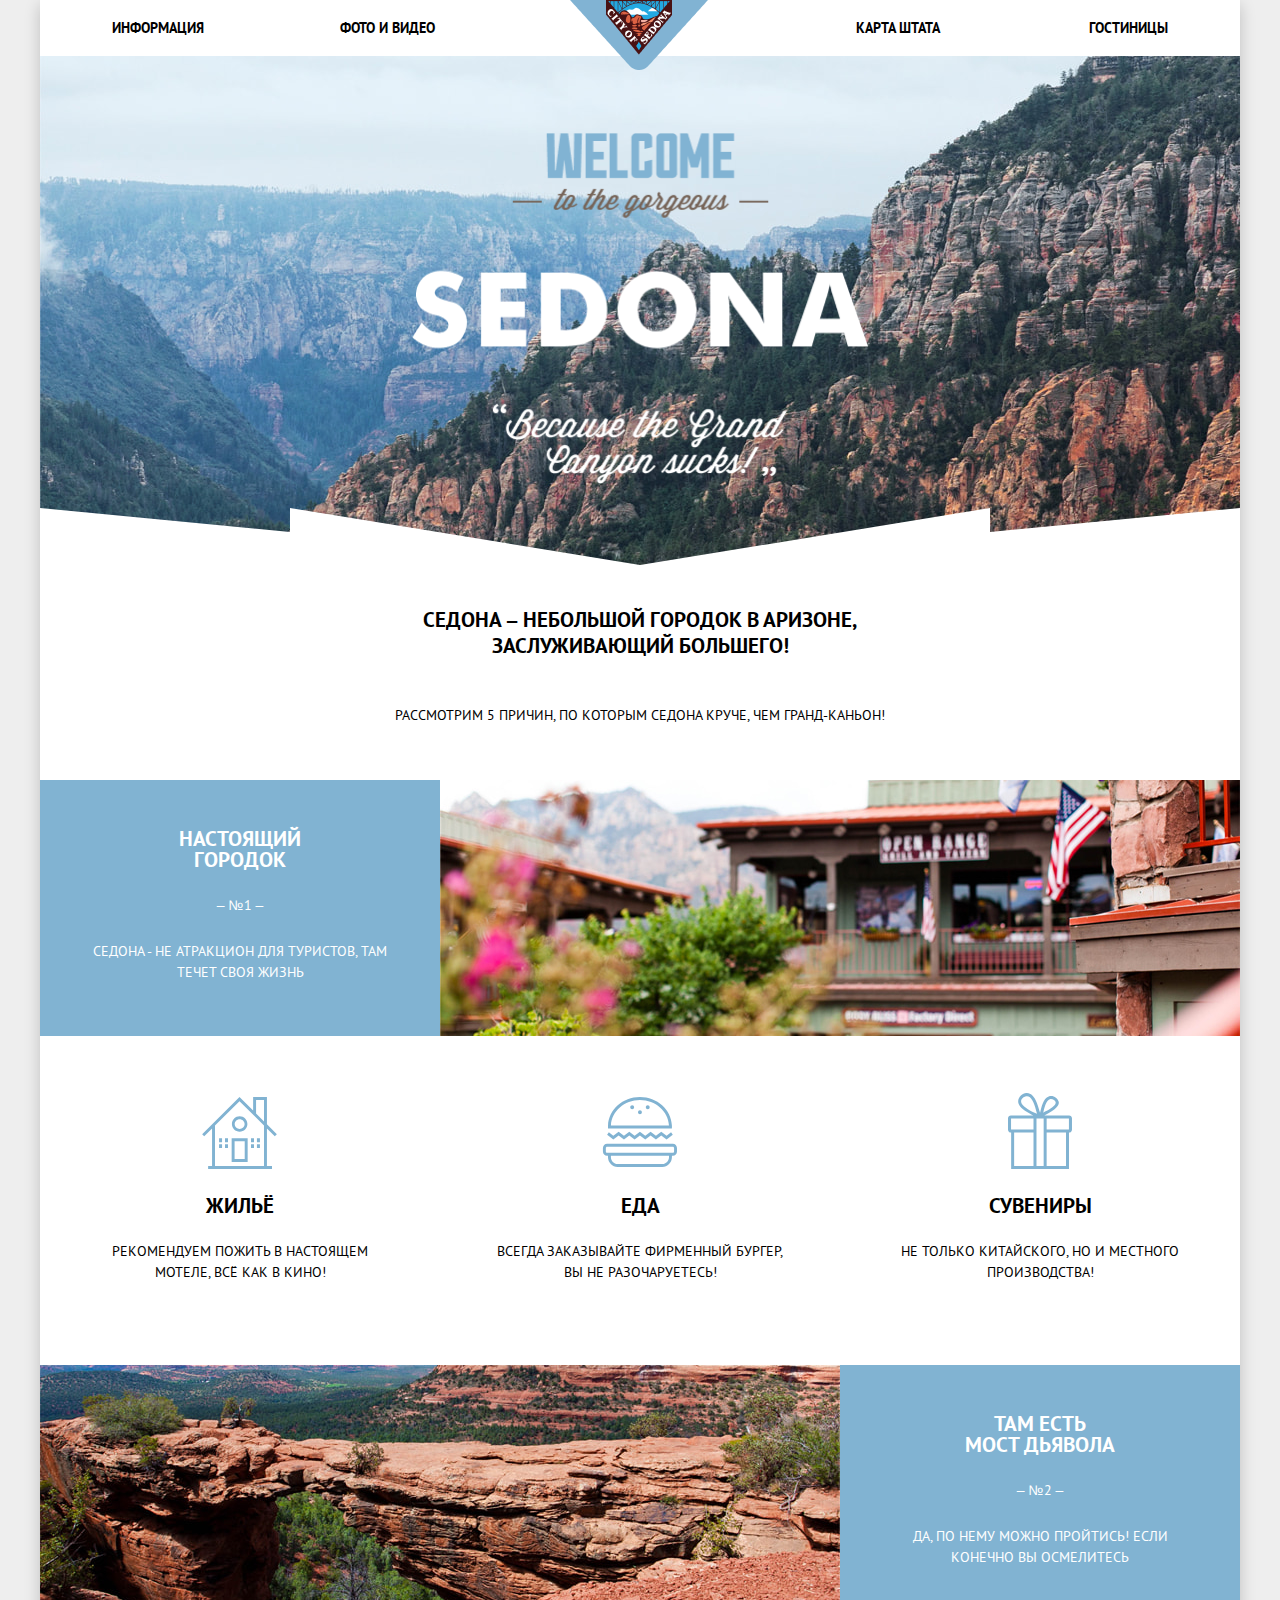
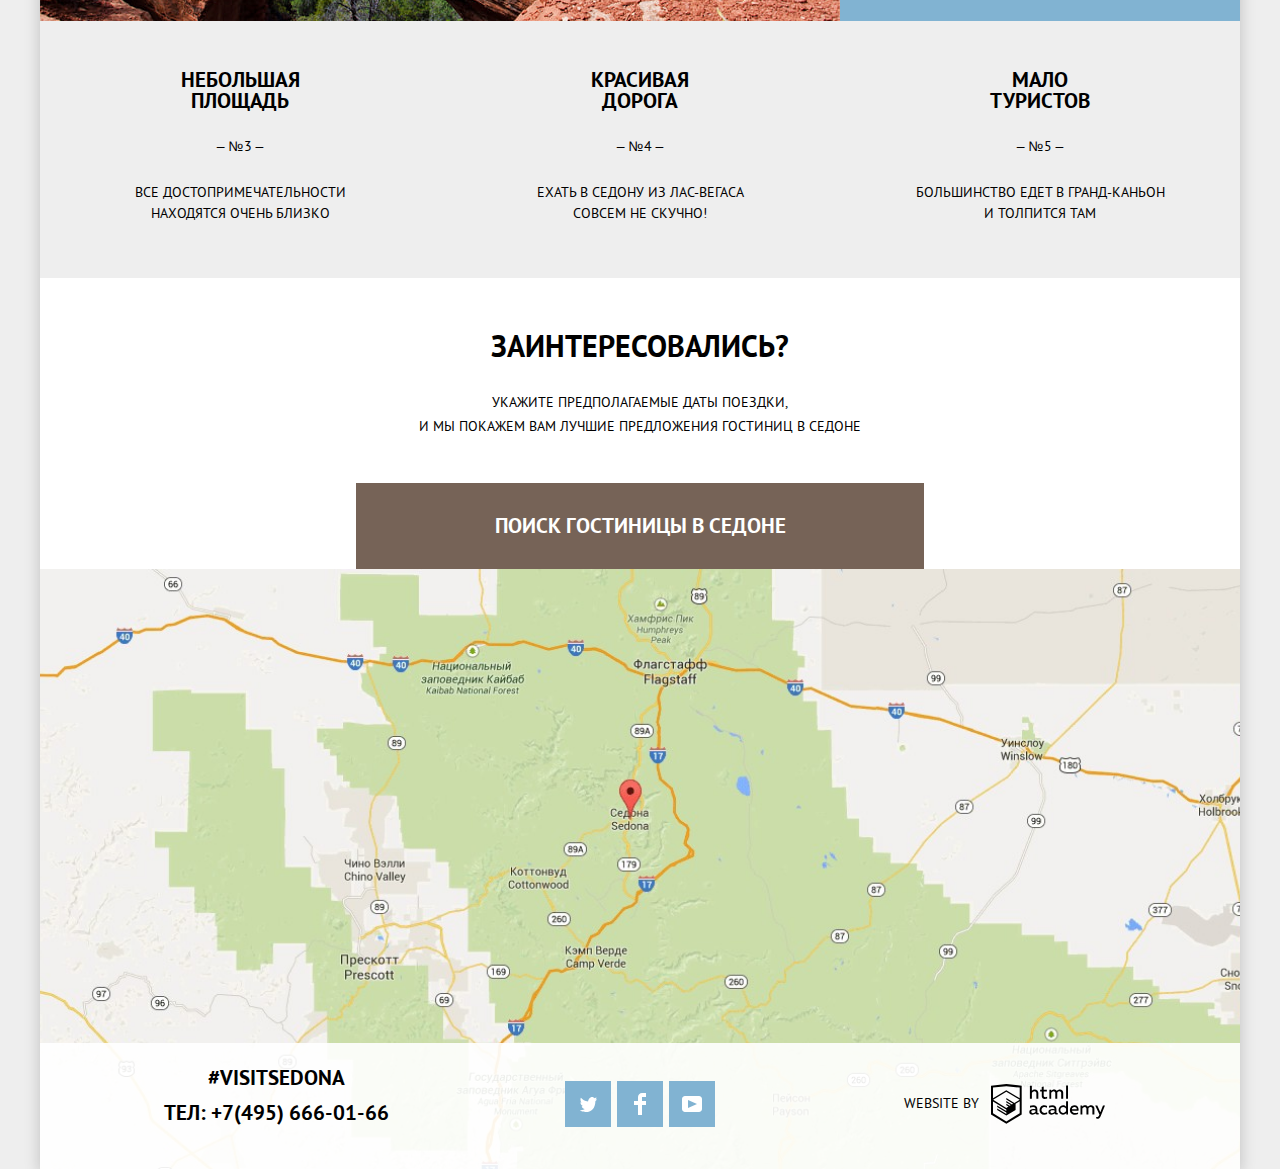
==== commit 26b57832: "Подключила карту" ====
--- a/index.html
+++ b/index.html
@@ -94,7 +94,7 @@
             <form class="visit-form" action="https://echo.htmlacademy.ru" method="post">
               <p class="visit-item visit-item-1">
                 <label for="arrival-date" class="arrival-date">Дата заезда:</label>
-                <input id="arrival-date" type="text" name="date" value="24 апреля 2017" class="arrival" required>
+                <input id="arrival-date" type="text" name="date" value="24 апреля 2017" class="arrival">
                 <button class="calendar-button visit-icons" type="button">
                   <svg width="21" height="23" viewBox="0 0 21 23" xmlns="http://www.w3.org/2000/svg">
                     <path fill-rule="evenodd" clip-rule="evenodd" d="M16.406 3.02498H19.251C20.217 3.02498 21 3.84698 21 4.86198V21.164C21 22.179 20.217 23 19.251 23H1.75C0.784 23 0 22.179 0 21.164V4.86198C0 3.84698 0.784 3.02498 1.75 3.02498H4.593V1.64798C4.593 1.26698 4.887 0.958984 5.25 0.958984C5.612 0.958984 5.906 1.26698 5.906 1.64798V3.02498H9.844V1.64798C9.844 1.26698 10.138 0.958984 10.501 0.958984C10.862 0.958984 11.156 1.26698 11.156 1.64798V3.02498H15.094V1.64798C15.094 1.26698 15.387 0.958984 15.75 0.958984C16.112 0.958984 16.406 1.26698 16.406 1.64798V3.02498ZM19.5646 21.484C19.6466 21.3979 19.691 21.2828 19.688 21.164H19.689V4.86198C19.689 4.60898 19.493 4.40298 19.252 4.40298H16.407V5.78098C16.407 6.16198 16.113 6.46998 15.751 6.46998C15.388 6.46998 15.095 6.16198 15.095 5.78098V4.40298H11.157V5.78098C11.157 6.16198 10.863 6.46998 10.502 6.46998C10.139 6.46998 9.845 6.16198 9.845 5.78098V4.40298H5.907V5.78098C5.907 6.16198 5.613 6.46998 5.251 6.46998C4.888 6.46998 4.594 6.16198 4.594 5.78098V4.40298H1.75C1.50263 4.40953 1.30696 4.61458 1.312 4.86198V21.164C1.30696 21.4114 1.50263 21.6164 1.75 21.623H19.251C19.3698 21.6201 19.4826 21.5701 19.5646 21.484Z"/>
@@ -105,7 +105,7 @@
               </p>
               <p class="visit-item visit-item-1">
                   <label for="departure-date" class="departure-date">Дата выезда:</label>
-                  <input id="departure-date" type="text" name="date" value="4 июля 2017" class="departure" required>
+                  <input id="departure-date" type="text" name="date" value="4 июля 2017" class="departure">
                   <button class="calendar-button visit-icons" type="button">
                       <svg width="21" height="23" viewBox="0 0 21 23" xmlns="http://www.w3.org/2000/svg">
                         <path fill-rule="evenodd" clip-rule="evenodd" d="M16.406 3.02498H19.251C20.217 3.02498 21 3.84698 21 4.86198V21.164C21 22.179 20.217 23 19.251 23H1.75C0.784 23 0 22.179 0 21.164V4.86198C0 3.84698 0.784 3.02498 1.75 3.02498H4.593V1.64798C4.593 1.26698 4.887 0.958984 5.25 0.958984C5.612 0.958984 5.906 1.26698 5.906 1.64798V3.02498H9.844V1.64798C9.844 1.26698 10.138 0.958984 10.501 0.958984C10.862 0.958984 11.156 1.26698 11.156 1.64798V3.02498H15.094V1.64798C15.094 1.26698 15.387 0.958984 15.75 0.958984C16.112 0.958984 16.406 1.26698 16.406 1.64798V3.02498ZM19.5646 21.484C19.6466 21.3979 19.691 21.2828 19.688 21.164H19.689V4.86198C19.689 4.60898 19.493 4.40298 19.252 4.40298H16.407V5.78098C16.407 6.16198 16.113 6.46998 15.751 6.46998C15.388 6.46998 15.095 6.16198 15.095 5.78098V4.40298H11.157V5.78098C11.157 6.16198 10.863 6.46998 10.502 6.46998C10.139 6.46998 9.845 6.16198 9.845 5.78098V4.40298H5.907V5.78098C5.907 6.16198 5.613 6.46998 5.251 6.46998C4.888 6.46998 4.594 6.16198 4.594 5.78098V4.40298H1.75C1.50263 4.40953 1.30696 4.61458 1.312 4.86198V21.164C1.30696 21.4114 1.50263 21.6164 1.75 21.623H19.251C19.3698 21.6201 19.4826 21.5701 19.5646 21.484Z"/>
@@ -153,9 +153,7 @@
           </section>
 
           <div class="map">
-            <a href="">
-              <img src="img/map.jpg" width="1200" height="594" alt="Карта">
-            </a>
+            <iframe src="https://www.google.com/maps/embed?pb=!1m18!1m12!1m3!1d341718.85817919817!2d-111.9722101079697!3d35.01097289467399!2m3!1f0!2f0!3f0!3m2!1i1024!2i768!4f13.1!3m3!1m2!1s0x872da132f942b00d%3A0x5548c523fa6c8efd!2z0KHQtdC00L7QvdCwLCDQkNGA0LjQt9C-0L3QsCA4NjMzNiwg0KHQqNCQ!5e0!3m2!1sru!2sru!4v1594558267246!5m2!1sru!2sru" width="1200" height="594" frameborder="0" style="border:0;" allowfullscreen="" aria-hidden="false" tabindex="0"></iframe>
         </div>
         </section>
       </main>
--- a/css/style.css
+++ b/css/style.css
@@ -542,7 +542,11 @@
 
 .map {
   min-height: 594px;
+  background-image: url("../img/map.jpg");
   background-color: var(--basic-gray);
+  background-position: center;
+  background-repeat: no-repeat;
+  background-size: cover;
 }
 
 .visit-item-2 input, .price input::-webkit-inner-spin-button,
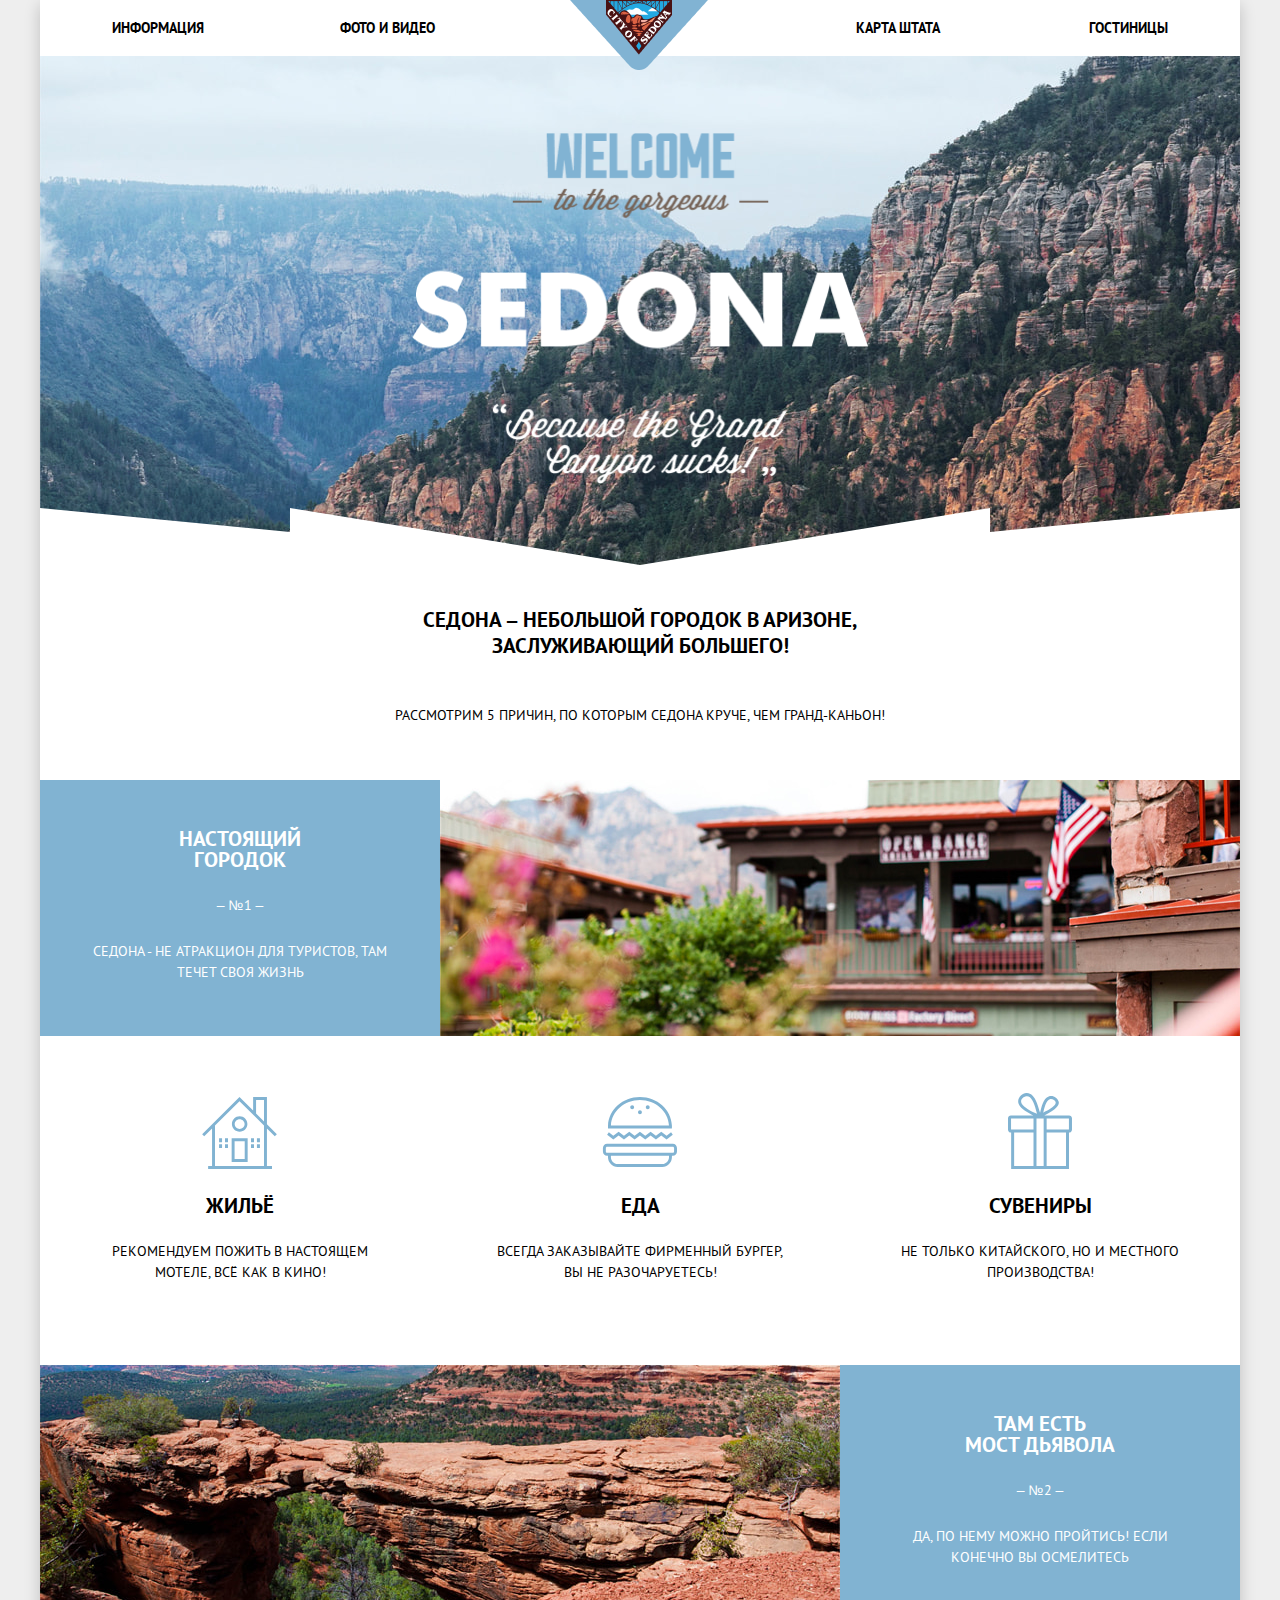
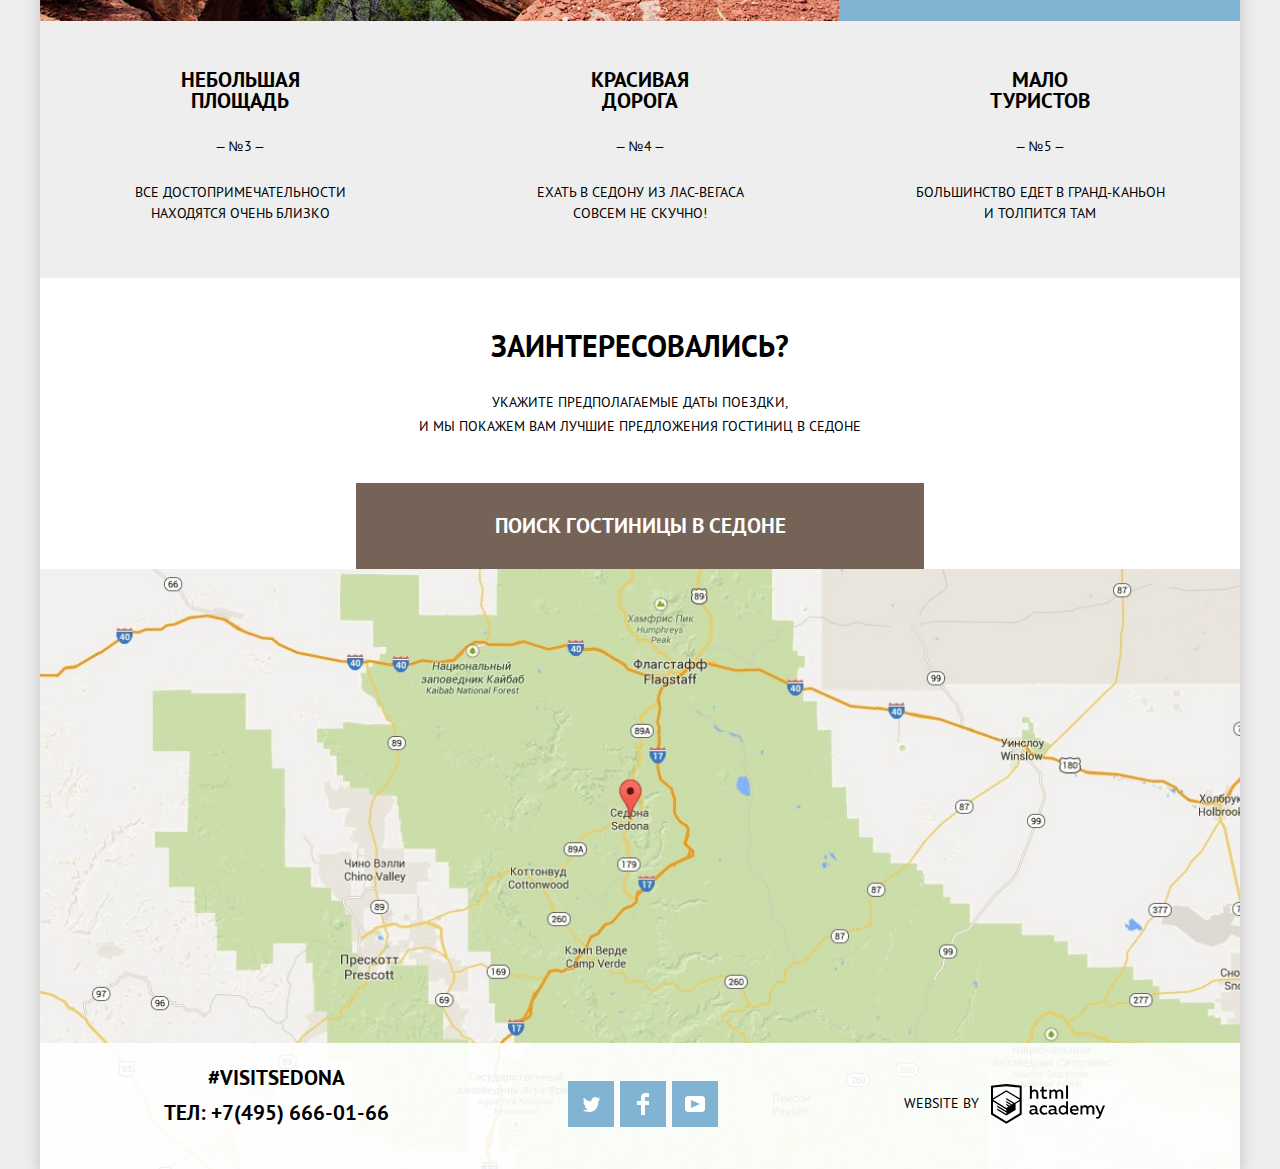
==== commit e6ab3948: "Убрала стили у iframe" ====
--- a/index.html
+++ b/index.html
@@ -4,7 +4,7 @@
     <meta charset="utf-8">
     <title>HTML Academy: Седона</title>
     <link rel="stylesheet" href="css/normalize.css">
-    <link rel="stylesheet" href="css/style.css">
+    <link rel="stylesheet" href="css/style.min.css">
   </head>
 
   <body class="page-body">
@@ -153,7 +153,7 @@
           </section>
 
           <div class="map">
-            <iframe src="https://www.google.com/maps/embed?pb=!1m18!1m12!1m3!1d341718.85817919817!2d-111.9722101079697!3d35.01097289467399!2m3!1f0!2f0!3f0!3m2!1i1024!2i768!4f13.1!3m3!1m2!1s0x872da132f942b00d%3A0x5548c523fa6c8efd!2z0KHQtdC00L7QvdCwLCDQkNGA0LjQt9C-0L3QsCA4NjMzNiwg0KHQqNCQ!5e0!3m2!1sru!2sru!4v1594558267246!5m2!1sru!2sru" width="1200" height="594" frameborder="0" style="border:0;" allowfullscreen="" aria-hidden="false" tabindex="0"></iframe>
+            <iframe src="https://www.google.com/maps/embed?pb=!1m18!1m12!1m3!1d341718.85817919817!2d-111.9722101079697!3d35.01097289467399!2m3!1f0!2f0!3f0!3m2!1i1024!2i768!4f13.1!3m3!1m2!1s0x872da132f942b00d%3A0x5548c523fa6c8efd!2z0KHQtdC00L7QvdCwLCDQkNGA0LjQt9C-0L3QsCA4NjMzNiwg0KHQqNCQ!5e0!3m2!1sru!2sru!4v1594558267246!5m2!1sru!2sru" width="1200" height="594" frameborder="0"></iframe>
         </div>
         </section>
       </main>
@@ -209,7 +209,7 @@
       </footer>
     </div>
 
-    <script src="js/popup.js"></script>
+    <script src="js/popup.min.js"></script>
 
   </body>
 </html>
--- a/css/style.min.css
+++ b/css/style.min.css
@@ -0,0 +1 @@
+@font-face{font-family:'PT Sans';src:url(../fonts/ptsans.woff2) format("woff2"),url(../fonts/ptsans.woff) format("woff");font-weight:400;font-style:normal}@font-face{font-family:'PT Sans Bold';src:url(../fonts/ptsansbold.woff2) format("woff2"),url(../fonts/ptsansbold.woff) format("woff");font-weight:700;font-style:normal}:root{--font-base:'PT Sans',Arial,sans-serif;--font-bold:'PT Sans Bold',Arial,sans-serif;--basic-black:#000;--basic-white:#fff;--basic-blue:#81B3D2;--deep-blue:#669EC0;--dust-blue:#5496BD;--basic-gray:#EEE;--words-gray:#666;--icon-gray:#A9A9A9;--triangle-gray:#CACACA;--muddy-gray:#766357;--muddy-gray-hover:#604E43;--muddy-gray-active:#503E33;--light-gray:#F2F2F2;--line-light-gray:#E5E5E5;--gray-for-input:#EBEBEB;--toggle-gray:#ABABAB;--locked-gray:#6A6A6A}body{margin:0;padding:0;min-width:1200px;font-family:var(--font-base);font-size:14px;line-height:21px;color:var(--basic-black);text-transform:uppercase}a{text-decoration:none}img{max-width:100%}.page-body{background-color:var(--basic-gray)}.main-content{display:grid;grid-template-rows:min-content 1fr min-content;width:1200px;margin:0 auto;box-shadow:0 5px 15px rgba(0,1,1,0.2);background-color:var(--basic-white)}.main-header{position:relative}.main-header-logo{position:absolute;z-index:2;width:138px;height:70px;left:50%;margin-left:-70px}.site-navigation{list-style:none;display:flex;margin:0;padding:15px 72px}.site-navigation-item{flex-basis:264px}.site-navigation-item:first-child{text-align:left}.site-navigation-item:nth-child(2){text-align:left;margin-right:72px}.site-navigation-item:nth-child(3){text-align:right;margin-left:72px}.site-navigation-item:last-child{text-align:right}.site-navigation-link{color:var(--basic-black);font-family:var(--font-bold);font-size:14px;line-height:26px;text-align:left}.site-navigation-link:hover{color:var(--basic-blue)}.site-navigation-link:active{opacity:.3;color:var(--basic-black)}.site-navigation-link-current{color:var(--muddy-gray)}.logo{position:relative;z-index:1;text-align:center;min-height:509px;background-color:var(--dust-blue);background-image:url(../img/white-peaks.svg),url(../img/background-photo.jpg);background-repeat:no-repeat;background-position:bottom,center;background-size:auto,cover;margin:0}.logo-picture{padding-top:77px;padding-bottom:75px}.features-list{list-style:none;margin:0;padding:0}.features-list-grid{display:grid;grid-template-columns:1fr 1fr 1fr;margin-top:54px}.features-list-grid-2{display:grid;grid-template-columns:1fr 1fr 1fr;grid-column:1 / 4}.blue-block{height:fit-content;background-color:var(--basic-blue);color:var(--basic-white);padding:48px 40px 53px}.gray-block{background-color:var(--basic-gray);padding:48px 70px 54px}.grid-feature{display:grid;grid-template-columns:1fr 1fr 1fr;grid-column:1 / 4}.grid-feature-element-blue-block{grid-column:3 / 4}.feature-photo-1{grid-column:2 / 4;margin:auto;height:256px}.feature-photo-2{margin:auto;grid-column:1 / 3;grid-row:1 / 2;height:256px}.base-section{text-align:center;position:relative}.base-text{font-size:14px;line-height:21px;margin:0;margin-top:25px}.base-title{font-family:var(--font-bold);font-size:21px;line-height:26px;margin:0;padding:0;margin-top:42px;margin-bottom:46px}.features-title{font-family:var(--font-bold);font-size:21px;line-height:21px;margin:0;padding:0}.features-item{padding:61px 50px 82px}.features-item-present{padding-top:56px}.features-item-house::before{content:"";display:block;background-image:url(../img/icon-house.svg);background-repeat:no-repeat;margin:auto;margin-bottom:26px;width:76px;height:72px}.features-item-burger::before{content:"";display:block;background-image:url(../img/icon-burger.svg);background-repeat:no-repeat;margin:auto;margin-bottom:26px;width:76px;height:72px}.features-item-present::before{content:"";display:block;background-image:url(../img/icon-present.svg);background-repeat:no-repeat;margin:auto;margin-bottom:25px;width:64px;height:78px}.booking-section-title{font-family:var(--font-bold);font-size:30px;line-height:24px;margin-top:56px;margin-bottom:32px}.base-text-booking-section{line-height:24px}.button-search-hotel{margin:0;padding:0;margin-top:45px;padding-top:30px;margin-left:316px;padding-bottom:30px;width:568px;background-color:var(--muddy-gray);border:none}.link-search-hotel{font-family:var(--font-bold);font-size:21px;line-height:26px;text-transform:uppercase;color:var(--basic-white);padding:30px 124px}.button-search-hotel:hover{background-color:var(--muddy-gray-hover);cursor:pointer}.button-search-hotel:active{background-color:var(--muddy-gray-active)}.link-search-hotel:active{opacity:.3}.popup{position:absolute;width:568px;right:316px;background:var(--basic-white);box-shadow:0 7px 15px rgba(0,1,1,0.15)}.popup .button{display:block;width:100%;margin-top:23px;padding-top:16px;padding-bottom:16px;color:var(--basic-white);background-color:var(--basic-blue);border:none;font-family:var(--font-bold);font-size:21px;line-height:26px;text-transform:uppercase}.popup .button:hover{background-color:var(--deep-blue);cursor:pointer}.popup .button:active{background-color:var(--dust-blue);color:rgba(255,255,255,0.3)}.modal{display:none}@keyframes bounce{0%{transform:translateY(-87px)}100%{transform:translateY(0px)}}.modal-show{display:block;animation-name:bounce;animation-duration:.6s}@keyframes shake{0%,100%{transform:translateX(0)}10%,30%,50%,70%,90%{transform:translateX(-10px)}20%,40%,60%,80%{transform:translateX(10px)}}.modal-error{animation-name:shake;animation-duration:.6s}.visit-form{padding:55px}.visit-form-number-of-people{display:flex;justify-content:space-between}.visit-item{margin:0;margin-bottom:30px;font-family:var(--font-bold);font-size:14px;line-height:26px;text-transform:uppercase;color:var(--basic-black)}.visit-item input{vertical-align:middle;text-transform:uppercase;background-color:var(--light-gray);border:none;box-sizing:border-box;font:inherit}.visit-item-1{display:flex}.visit-item-1 input{width:308px;padding-top:4px;padding-bottom:6px;padding-left:14px}.visit-item-1 input:focus{background-color:var(--basic-white);border:2px solid var(--light-gray);vertical-align:middle;padding:2px 38px 4px 12px}.visit-item-1 input:hover{background-color:var(--gray-for-input);padding-top:2px;padding-bottom:4px;padding-left:14px;border:none}.visit-item-2{display:flex}.visit-item-2 input{text-align:center;width:38px}.arrival-date{padding-right:22px;padding-top:4px;padding-bottom:6px}.departure-date{padding-right:19px;padding-top:4px;padding-bottom:6px}.adults{padding-right:38px;padding-top:4px;padding-bottom:6px}.children{padding-right:28px;padding-top:4px;padding-bottom:6px}.calendar-button{width:38px;height:38px;background-color:var(--light-gray);padding:0;border:none;cursor:pointer}.visit-icon-minus{padding:18px 12px}.visit-icon-plus{padding:14px 12px}.visit-icons{fill:var(--icon-gray)}.visit-icons:hover svg{fill:var(--basic-black)}.visit-icons:active svg{fill:var(--basic-blue)}.reduce-button{width:38px;height:38px;padding:0;background-color:var(--light-gray);border:none;cursor:pointer}.increase-button{width:38px;height:38px;padding:0;background-color:var(--light-gray);border:none;cursor:pointer}.map{min-height:594px;background-image:url(../img/map.jpg);background-color:var(--basic-gray);background-position:center;background-repeat:no-repeat;background-size:cover}.visit-item-2 input,.price input::-webkit-inner-spin-button,.visit-item-2 input,.price input::-webkit-outer-spin-button{-webkit-appearance:none;margin:0}.visit-item-2 input,.price input{-moz-appearance:textfield}.visit-item-2 input::-webkit-inner-spin-button,.visit-item-2 input::-webkit-outer-spin-button{-webkit-appearance:none;margin:0}.visit-item-2 input,.price input{-moz-appearance:textfield}.filter{display:grid;grid-template-columns:300px 300px 1fr;color:var(--basic-white);background-image:url(../img/background-filter-hotels.jpg);background-color:var(--dust-blue);background-position:center;background-repeat:no-repeat;background-size:cover}.filter fieldset{border:none;padding:0;margin:0}.filter-buildings{padding-left:72px;padding-top:22px}.filter-houses{padding-left:26px;padding-top:22px}.filter-price{margin-left:auto;padding-right:70px;padding-top:22px;padding-bottom:32px}.filter legend{font-family:var(--font-bold);font-size:16px;line-height:26px;margin-bottom:10px}.filter ul{list-style:none;font-size:14px;line-height:47px;margin:auto;padding-bottom:17px}.filter-option label{position:relative;cursor:pointer;user-select:none;padding-top:2px}.filter-checkbox + label::before{content:"";position:absolute;left:-40px;top:0;width:19px;height:19px;border:2px solid var(--basic-white);border-radius:3px;cursor:pointer}.filter-checkbox:checked + label::before{content:"";position:absolute;display:none;left:-40px;top:0;width:20px;height:20px;cursor:pointer}.filter-checkbox:checked + label::after{content:"";position:absolute;left:-40px;top:0;width:26px;height:26px;background-image:url(../img/checkbox-on.svg);background-repeat:no-repeat}.filter-checkbox:disabled + label::before{content:"";position:absolute;border:2px solid var(--locked-gray);border-radius:3px;left:-40px;top:0;width:20px;height:20px;cursor:pointer}.filter-checkbox:disabled + input::before{content:"";position:absolute;display:none;left:-40px;top:0;width:20px;height:20px;cursor:pointer}.filter-checkbox:checked:disabled + label::after{content:"";position:absolute;left:-40px;top:0;width:26px;height:26px;background-image:url(../img/checkbox-on-disabled.svg);background-repeat:no-repeat}.range-filter{margin-bottom:32px}.scale{height:2px;background-color:rgba(255,255,255,0.3)}.controler{position:relative}.price-control{display:flex;width:316px;margin-bottom:20px;position:relative;border:2px solid var(--basic-white);border-radius:2px}.min-start{margin-left:auto}.max-start{margin-left:auto}.price input{background-color:transparent;width:80px;height:30px;color:var(--basic-white);text-align:left;border:none}.price input[type=number]::-webkit-inner-spin-button,.price input[type=number]::-webkit-outer-spin-button{-webkit-appearance:none;margin:0}.price-start input{width:56px}.line::after{content:"";position:absolute;width:2px;height:22px;background-color:var(--basic-white);top:5px;right:158px}.controler .scale-bar{width:80%;height:2px;background-color:var(--basic-white)}.controler .toggle{position:absolute;top:-9px;width:4px;height:4px;padding:0;border:8px solid var(--basic-white);background-color:var(--toggle-gray);border-radius:50%;box-shadow:0 2px 0 0 rgba(171,171,171,0.3);cursor:pointer}.controler .toggle:hover{width:5px;height:5px}.controler .toggle-min{left:0}.controler .toggle-max{left:250px}.button-show{display:block;margin-left:86px;border:2px solid;border-radius:2px;border-color:var(--basic-white);width:137px;height:36px;text-transform:uppercase;color:var(--basic-white);font-size:14px;line-height:21px;background-color:rgba(255,255,255,0)}.button-show:hover{background-color:var(--basic-white);border:2px solid;border-color:var(--basic-white);color:var(--basic-black);cursor:pointer}.base-title-search{font-family:var(--font-bold);font-size:21px;line-height:26px;margin:0}.filter-results{display:flex;flex-direction:row;align-items:baseline;background-color:var(--basic-white);border-bottom:1px solid var(--line-light-gray);padding:29px 72px 32px}.sorting-text{font-size:12px;line-height:18px;margin:0;margin-left:48px;align-self:center}.button-sorting{background-color:transparent;text-transform:uppercase;border:none;border-bottom:1px dotted;border-color:var(--basic-blue);padding:0;margin-left:30px}.button-sorting-current{color:var(--basic-blue);border:none;margin-left:36px}.button-sorting-inactive{opacity:.3}.button-sorting:hover{color:var(--basic-blue);cursor:pointer}.button-sorting:active{color:var(--basic-black);opacity:1;border:none}.sorting-buttons-group{margin:0;margin-left:auto}.sorting-button{border:none;background-color:var(--basic-white);padding:2px}.sorting-buttons-triangle{width:12px;height:12px;border:none;cursor:pointer}.sorting-buttons-2{transform:rotate(-180deg)}.sorting-buttons-triangle svg{fill:var(--triangle-gray)}.sorting-buttons-triangle:hover svg{fill:var(--basic-black)}.sorting-buttons-triangle:active svg{fill:var(--basic-blue)}.sorting-buttons-triangle-curent svg{fill:var(--basic-blue)}.hotels-list{list-style:none;padding:0;margin:0}.search-results{background-color:var(--basic-white)}.hotel-item{display:flex;flex-direction:row}.hotel-item-image{margin-top:6px;flex-shrink:0}.hotel-item-element{margin-left:30px;flex-grow:2}.hotels-list .hotel-item{margin:0;border-bottom:1px solid var(--line-light-gray);padding:24px 72px}.base-title-hotel{font-family:var(--font-bold);margin:auto;line-height:26px;color:var(--basic-black)}.base-title-hotel:hover{color:var(--basic-blue)}.base-title-hotel:active{color:var(--basic-black);opacity:.3}.base-text-hotel{display:inline-block;vertical-align:top;margin-top:6px;margin-right:6px;margin-bottom:16px;width:108px}.rating{color:var(--words-gray);background-color:var(--light-gray);margin-left:auto;margin-top:70px}.rating-star{position:relative;flex-shrink:0}.rating-star-4::before{content:"";position:absolute;width:88px;height:18px;background-image:url(../img/star.svg);background-repeat:space;right:0;top:5px}.rating-star-1::before{content:"";position:absolute;width:30px;height:18px;background-image:url(../img/star.svg);background-repeat:space;right:0;top:5px}.rating-star-2::before{content:"";position:absolute;width:42px;height:18px;background-image:url(../img/star.svg);background-repeat:space;right:0;top:5px}.rating-star-3::before{content:"";position:absolute;width:64px;height:18px;background-image:url(../img/star.svg);background-repeat:space;right:0;top:5px}.rating-star-5::before{content:"";position:absolute;width:110px;height:18px;background-image:url(../img/star.svg);background-repeat:space;right:0;top:5px}.hotel-button{display:flex;margin:auto}.button-box{font-size:14px;text-align:center;text-transform:uppercase;border:none;padding:3px 16px}.details{font-family:var(--font-bold);color:var(--basic-white);background-color:var(--basic-blue);margin-right:6px}.details:hover{background-color:var(--deep-blue)}.details:active{background-color:var(--dust-blue);color:rgba(255,255,255,0.3)}.button-reserve{font-family:var(--font-bold);color:var(--basic-white);background-color:var(--muddy-gray)}.button-reserve:hover{background-color:var(--muddy-gray-hover);cursor:pointer}.button-reserve:active{background-color:var(--muddy-gray-active);color:rgba(255,255,255,0.3)}.main-footer{position:relative;color:var(--basic-black);background-color:rgba(255,255,255,0.9);font-size:14px;line-height:26px;margin:0;padding:0}.footer-content{display:grid;grid-template-columns:1fr 1fr 1fr}.footer-main-page{margin-top:-126px}.contact-link{display:flex;flex-direction:column}.footer-contacts p{font-family:var(--font-bold);text-align:center;font-size:21px;margin:0;padding-top:22px;padding-bottom:36px;padding-left:72px}.footer-contacts a{text-decoration:none;color:var(--basic-black)}.tel-link{margin-top:9px}.footer-social{align-self:center;text-decoration:none}.footer-link{margin:0;padding-top:41px;padding-bottom:41px;padding-left:64px}.footer-social a{text-decoration:none;color:var(--basic-black)}.footer-social ul{display:flex;flex-wrap:wrap;justify-content:center;margin:0 auto;padding:0;list-style:none}.footer-link-academy{font-size:14px;line-height:26px;margin-right:8px;color:var(--basic-black)}.footer-link-academy-logo{vertical-align:middle}.icon-academy:hover{fill:var(--basic-blue)}.icon-academy:active{fill:var(--basic-black);opacity:.3}.social-button{display:flex;align-items:center;justify-content:center;margin-left:6px;width:46px;height:46px;background-color:var(--basic-blue)}.social-icon{fill:var(--basic-white)}.social-button:hover{background-color:var(--deep-blue)}.social-button:active{background-color:var(--dust-blue)}.social-icon:active{opacity:.3}.visually-hidden{position:absolute;width:1px;height:1px;margin:-1px;border:0;padding:0;clip:rect(0 0 0 0);overflow:hidden}
